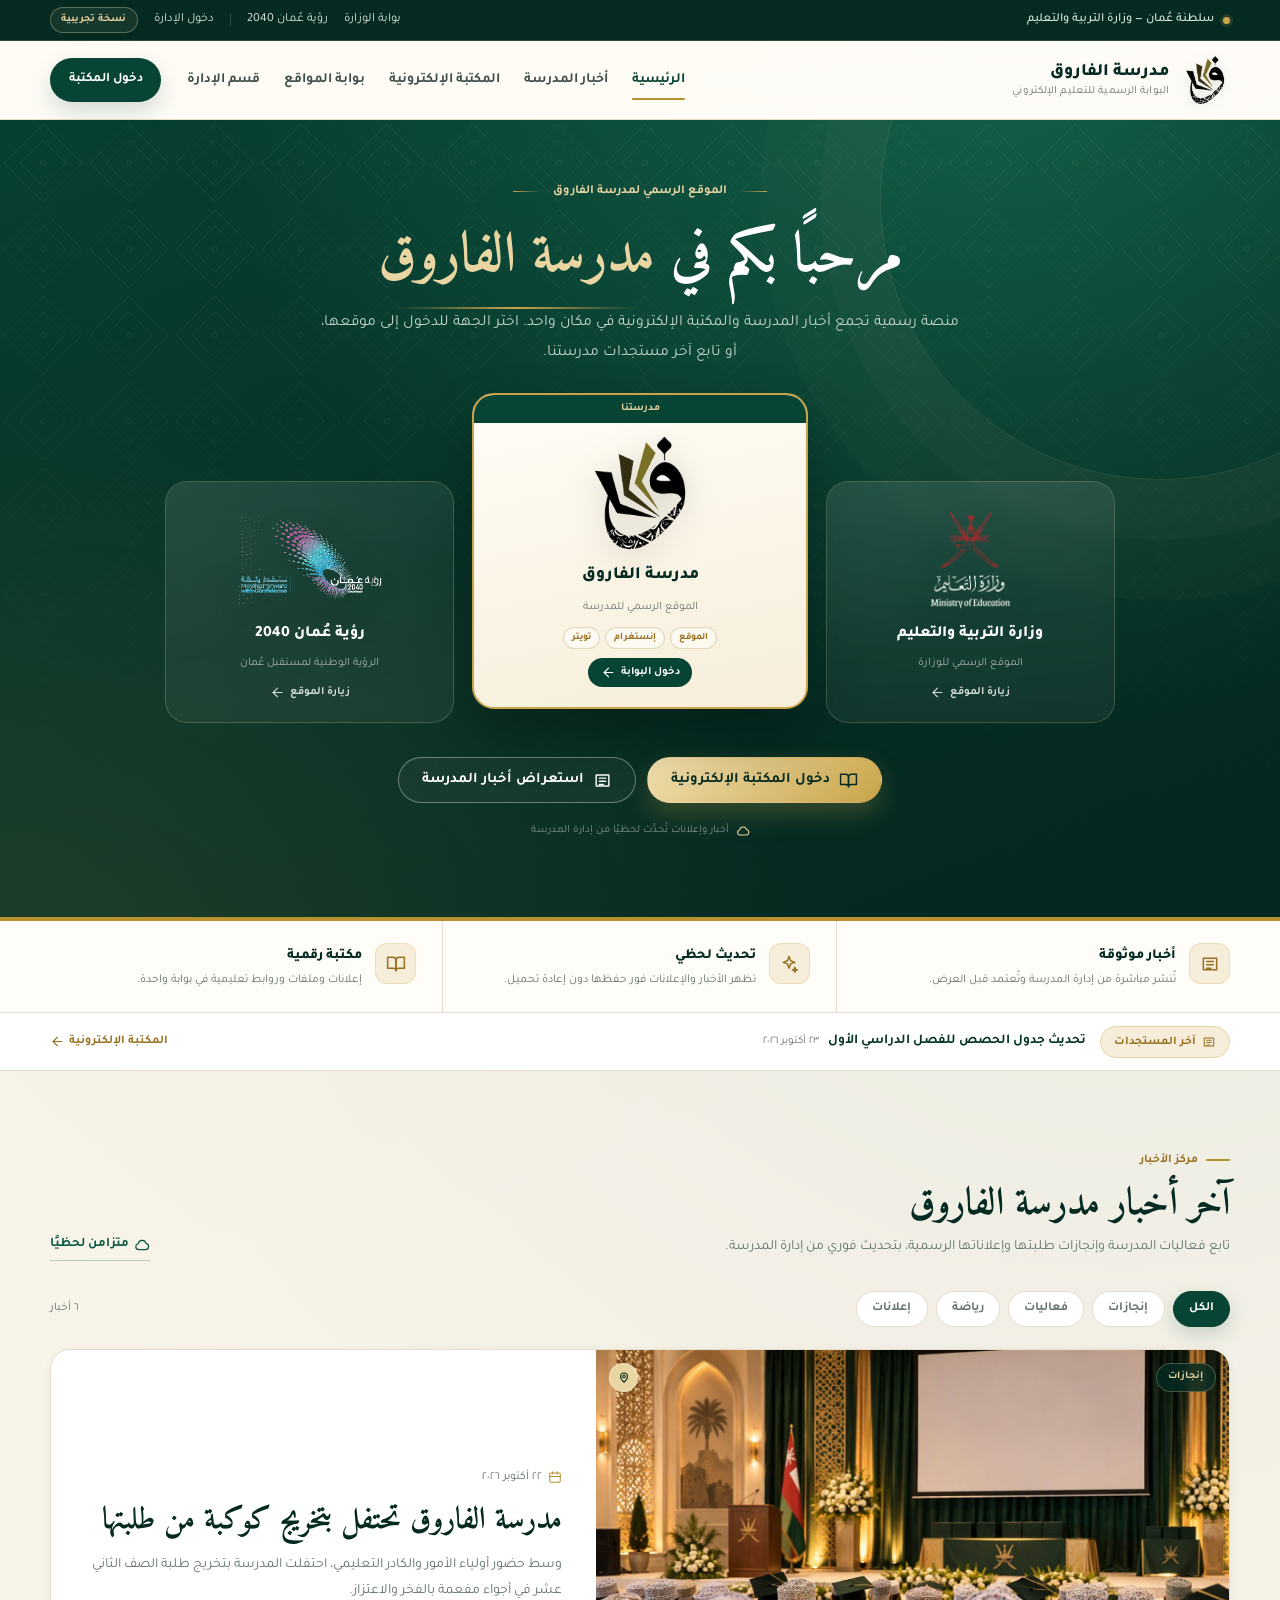
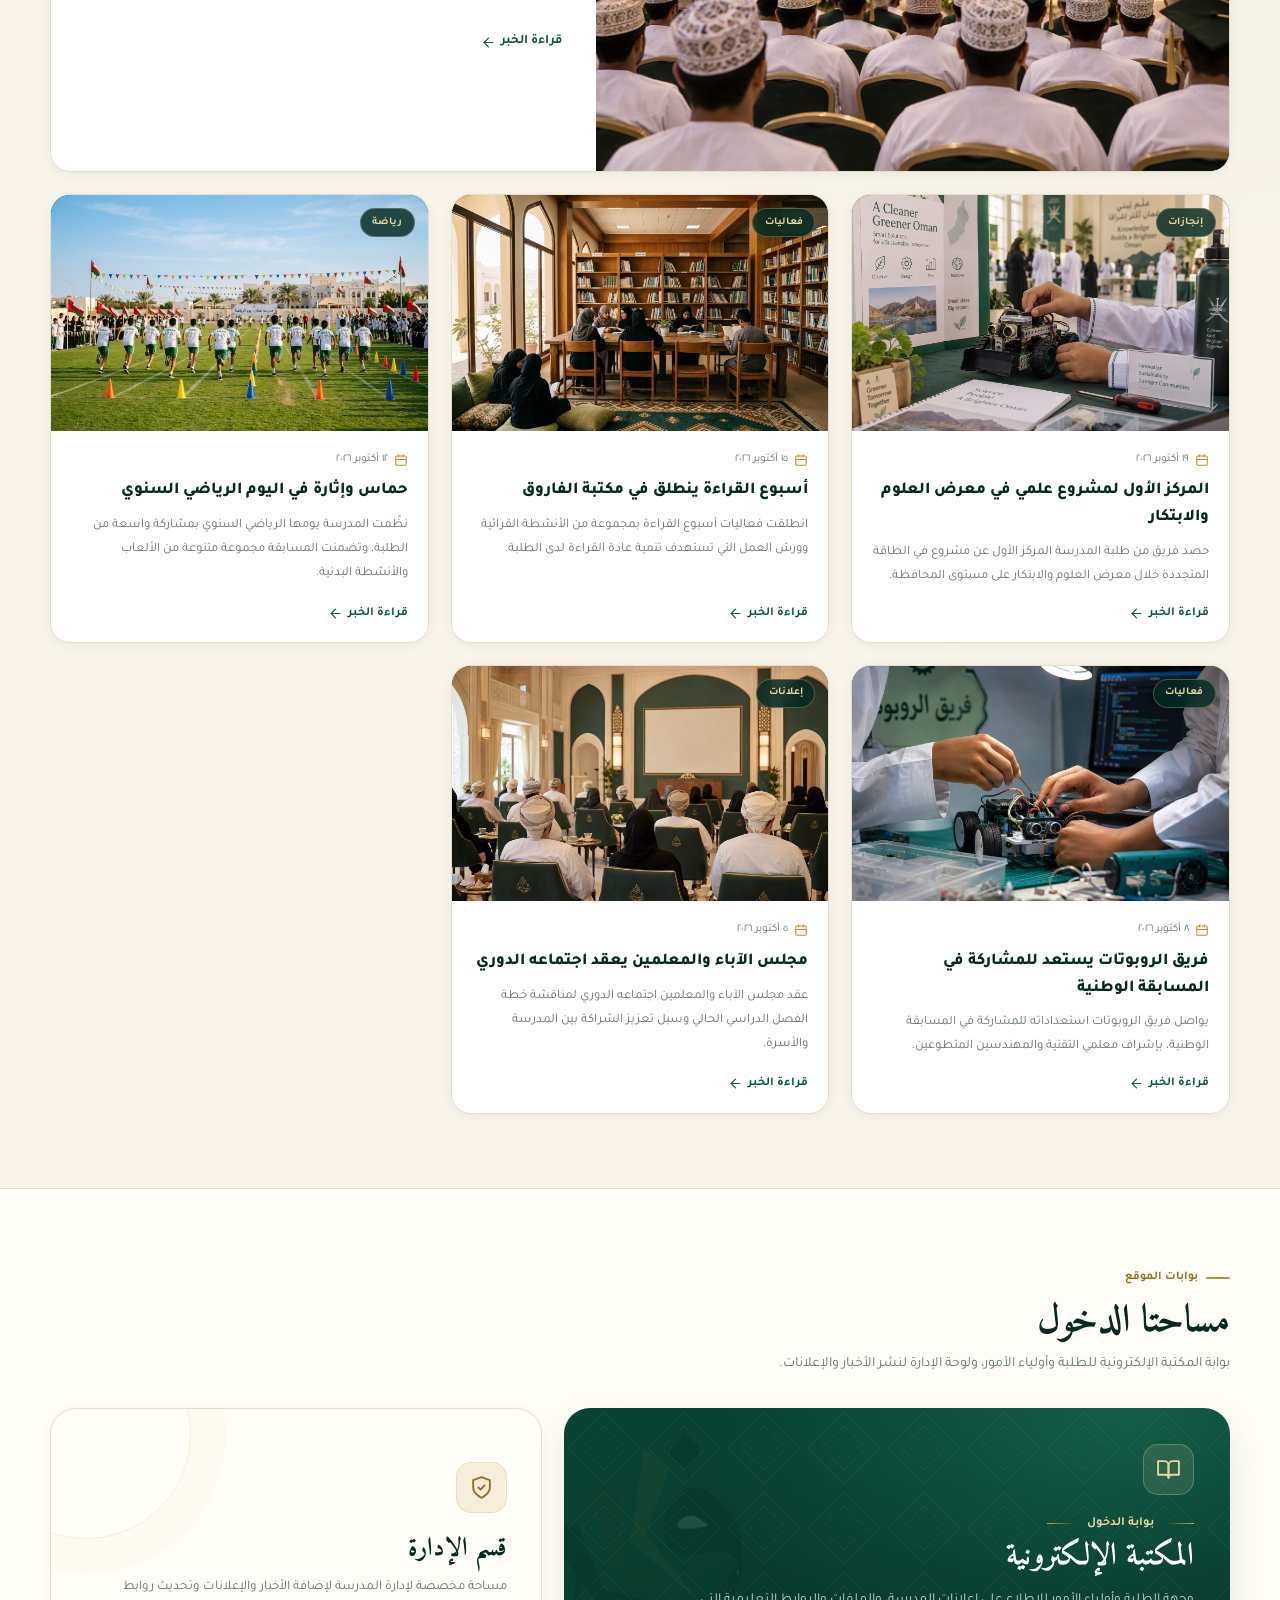
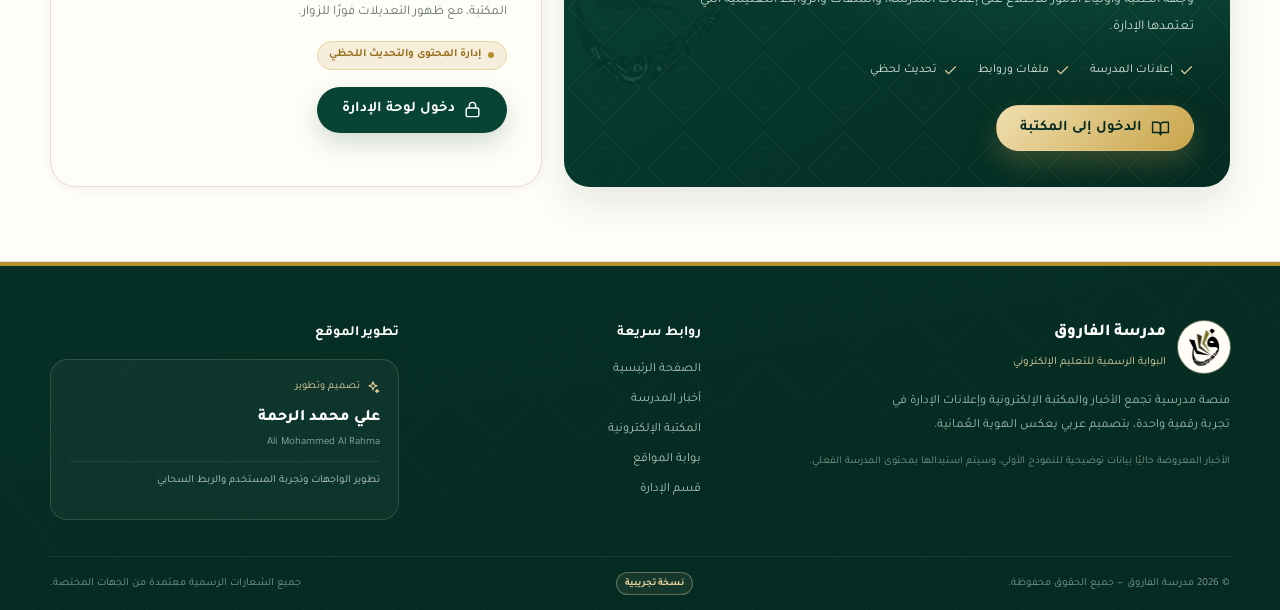
==== index.html @ c7f1d8ee "Initial commit: Al-Farooq School website" ====
<!DOCTYPE html>
<html lang="ar" dir="rtl">
<head>
  <meta charset="UTF-8">
  <meta name="viewport" content="width=device-width, initial-scale=1.0">
  <meta name="description" content="الموقع الرسمي لمدرسة الفاروق — أخبار المدرسة، المكتبة الإلكترونية، وإعلانات الإدارة في منصة واحدة.">
  <meta name="theme-color" content="#052f25">
  <title>مدرسة الفاروق | البوابة الرسمية</title>
  <link rel="icon" type="image/png" href="assets/logos/favicon.png">
  <link rel="stylesheet" href="css/style.css">
</head>
<body>
  <a class="skip-link" href="#mainContent">انتقل إلى المحتوى الرئيسي</a>

  <div class="topbar">
    <div class="container topbar__inner">
      <div class="topbar__state">
        <span>سلطنة عُمان <span aria-hidden="true">—</span> وزارة التربية والتعليم</span>
      </div>
      <div class="topbar__links">
        <a class="topbar__optional" href="https://www.moe.gov.om/" target="_blank" rel="noopener" data-link="ministry">بوابة الوزارة</a>
        <a class="topbar__optional" href="https://www.vision2040.gov.om/" target="_blank" rel="noopener" data-link="vision">رؤية عُمان 2040</a>
        <span class="topbar__sep" aria-hidden="true"></span>
        <a href="admin.html">دخول الإدارة</a>
        <span class="mode-pill" data-mode-pill>نسخة تجريبية</span>
      </div>
    </div>
  </div>

  <header class="site-header">
    <div class="container header__inner">
      <a class="brand" href="index.html" aria-label="مدرسة الفاروق - الصفحة الرئيسية">
        <img class="brand__logo" src="assets/logos/farooq-logo.png" alt="شعار مدرسة الفاروق" width="50" height="50">
        <span class="brand__text">
          <strong>مدرسة الفاروق</strong>
          <small>البوابة الرسمية للتعليم الإلكتروني</small>
        </span>
      </a>

      <nav class="site-nav" id="siteNav" aria-label="التنقل الرئيسي">
        <a href="index.html" class="is-active" aria-current="page">الرئيسية</a>
        <a href="#news">أخبار المدرسة</a>
        <a href="library.html">المكتبة الإلكترونية</a>
        <button type="button" class="js-open-gateway">بوابة المواقع</button>
        <a href="admin.html">قسم الإدارة</a>
      </nav>

      <a class="btn btn--green header__cta" href="library.html">
        دخول المكتبة
      </a>

      <button class="nav-toggle" type="button" aria-expanded="false" aria-controls="siteNav" aria-label="فتح قائمة التنقل">
        <svg class="icon" aria-hidden="true"><use href="#i-menu"></use></svg>
      </button>
    </div>
  </header>

  <main id="mainContent">
    <section class="masthead" aria-labelledby="heroTitle">
      <div class="container masthead__inner">
        <span class="eyebrow">الموقع الرسمي لمدرسة الفاروق</span>
        <h1 id="heroTitle">مرحبًا بكم في <span class="accent">مدرسة الفاروق</span></h1>
        <p class="masthead__lead">
          منصة رسمية تجمع أخبار المدرسة والمكتبة الإلكترونية في مكان واحد.
          اختر الجهة للدخول إلى موقعها، أو تابع آخر مستجدات مدرستنا.
        </p>

        <div class="emblems" aria-label="بوابة الجهات والمواقع الرسمية">
          <button class="emblem js-open-gateway" type="button" data-entity="ministry" aria-label="الدخول إلى بوابة وزارة التربية والتعليم">
            <span class="emblem__logo">
              <img src="assets/logos/ministry-logo.png" alt="شعار وزارة التربية والتعليم" width="84" height="104">
            </span>
            <span class="emblem__name">وزارة التربية والتعليم</span>
            <span class="emblem__sub">الموقع الرسمي للوزارة</span>
            <span class="emblem__cta">زيارة الموقع <svg class="icon" aria-hidden="true"><use href="#i-arrow-left"></use></svg></span>
          </button>

          <button class="emblem emblem--school js-open-gateway" type="button" data-entity="school" aria-label="الدخول إلى بوابة مدرسة الفاروق">
            <span class="emblem__logo">
              <img src="assets/logos/farooq-logo.png" alt="شعار مدرسة الفاروق" width="118" height="118">
            </span>
            <span class="emblem__name">مدرسة الفاروق</span>
            <span class="emblem__sub">الموقع الرسمي للمدرسة</span>
            <span class="emblem__chips">
              <span class="emblem__chip">الموقع</span>
              <span class="emblem__chip">إنستغرام</span>
              <span class="emblem__chip">تويتر</span>
            </span>
            <span class="emblem__cta">دخول البوابة <svg class="icon" aria-hidden="true"><use href="#i-arrow-left"></use></svg></span>
          </button>

          <button class="emblem emblem--vision js-open-gateway" type="button" data-entity="vision" aria-label="الدخول إلى بوابة رؤية عُمان 2040">
            <span class="emblem__logo">
              <img src="assets/logos/oman-vision-2040.png" alt="شعار رؤية عُمان 2040" width="164" height="92">
            </span>
            <span class="emblem__name">رؤية عُمان 2040</span>
            <span class="emblem__sub">الرؤية الوطنية لمستقبل عُمان</span>
            <span class="emblem__cta">زيارة الموقع <svg class="icon" aria-hidden="true"><use href="#i-arrow-left"></use></svg></span>
          </button>
        </div>

        <div class="masthead__actions">
          <a class="btn btn--gold" href="library.html">
            <svg class="icon" aria-hidden="true"><use href="#i-book-open"></use></svg>
            دخول المكتبة الإلكترونية
          </a>
          <a class="btn btn--outline" href="#news">
            <svg class="icon" aria-hidden="true"><use href="#i-news"></use></svg>
            استعراض أخبار المدرسة
          </a>
        </div>

        <p class="masthead__micro">
          <svg class="icon" aria-hidden="true"><use href="#i-cloud"></use></svg>
          أخبار وإعلانات تُحدَّث لحظيًا من إدارة المدرسة
        </p>
      </div>
    </section>

    <section class="info-band" aria-label="مزايا المنصة">
      <div class="container info-band__grid">
        <div class="info-item">
          <span class="info-item__icon"><svg class="icon" aria-hidden="true"><use href="#i-news"></use></svg></span>
          <div>
            <h3>أخبار موثوقة</h3>
            <p>تُنشر مباشرة من إدارة المدرسة وتُعتمد قبل العرض.</p>
          </div>
        </div>
        <div class="info-item">
          <span class="info-item__icon"><svg class="icon" aria-hidden="true"><use href="#i-sparkle"></use></svg></span>
          <div>
            <h3>تحديث لحظي</h3>
            <p>تظهر الأخبار والإعلانات فور حفظها دون إعادة تحميل.</p>
          </div>
        </div>
        <div class="info-item">
          <span class="info-item__icon"><svg class="icon" aria-hidden="true"><use href="#i-book-open"></use></svg></span>
          <div>
            <h3>مكتبة رقمية</h3>
            <p>إعلانات وملفات وروابط تعليمية في بوابة واحدة.</p>
          </div>
        </div>
      </div>
    </section>

    <div class="ticker" id="newsTicker">
      <div class="container ticker__inner">
        <span class="ticker__label">
          <svg class="icon" aria-hidden="true"><use href="#i-news"></use></svg>
          <span>آخر المستجدات</span>
        </span>
        <div class="ticker__content" id="tickerContent">
          <span>جارٍ تحميل مستجدات المكتبة…</span>
        </div>
        <a class="ticker__link" href="library.html">
          <span>المكتبة الإلكترونية</span>
          <svg class="icon" aria-hidden="true"><use href="#i-arrow-left"></use></svg>
        </a>
      </div>
    </div>

    <section class="section" id="news" aria-labelledby="newsTitle">
      <div class="container">
        <div class="section__head reveal">
          <div>
            <span class="section__kicker">مركز الأخبار</span>
            <h2 id="newsTitle">آخر أخبار مدرسة الفاروق</h2>
            <p class="section__desc">تابع فعاليات المدرسة وإنجازات طلبتها وإعلاناتها الرسمية، بتحديث فوري من إدارة المدرسة.</p>
          </div>
          <span class="section__link">
            <svg class="icon" aria-hidden="true"><use href="#i-cloud"></use></svg>
            متزامن لحظيًا
          </span>
        </div>

        <div class="data-alert" id="newsAlert" role="alert">
          <svg class="icon" aria-hidden="true"><use href="#i-alert"></use></svg>
          <span id="newsAlertText">تعذر الاتصال بالسحابة.</span>
        </div>

        <div class="news-toolbar">
          <div class="chips" id="newsFilters" aria-label="تصفية الأخبار حسب التصنيف"></div>
          <span class="news-count" id="newsCount"></span>
        </div>

        <div class="news-grid" id="newsGrid" aria-live="polite">
          <div class="state-card">
            <span class="spinner" aria-hidden="true"></span>
            <h3>جارٍ تحميل الأخبار</h3>
            <p>يتم الآن جلب آخر الأخبار من بوابة المدرسة.</p>
          </div>
        </div>
      </div>
    </section>

    <section class="section section--paper gateways-section" id="portals" aria-labelledby="portalTitle">
      <div class="container">
        <div class="section__head reveal">
          <div>
            <span class="section__kicker">بوابات الموقع</span>
            <h2 id="portalTitle">مساحتا الدخول</h2>
            <p class="section__desc">بوابة المكتبة الإلكترونية للطلبة وأولياء الأمور، ولوحة الإدارة لنشر الأخبار والإعلانات.</p>
          </div>
        </div>

        <div class="gateway-grid">
          <article class="portal-card reveal">
            <img class="portal-card__watermark" src="assets/logos/farooq-logo.png" alt="" aria-hidden="true">
            <div class="portal-card__inner">
              <span class="portal-card__icon"><svg class="icon" aria-hidden="true"><use href="#i-book-open"></use></svg></span>
              <span class="eyebrow">بوابة الدخول</span>
              <h3>المكتبة الإلكترونية</h3>
              <p>وجهة الطلبة وأولياء الأمور للاطلاع على إعلانات المدرسة، والملفات والروابط التعليمية التي تعتمدها الإدارة.</p>
              <ul>
                <li><svg class="icon" aria-hidden="true"><use href="#i-check"></use></svg> إعلانات المدرسة</li>
                <li><svg class="icon" aria-hidden="true"><use href="#i-check"></use></svg> ملفات وروابط</li>
                <li><svg class="icon" aria-hidden="true"><use href="#i-check"></use></svg> تحديث لحظي</li>
              </ul>
              <a class="btn btn--gold" href="library.html">
                <svg class="icon" aria-hidden="true"><use href="#i-book-open"></use></svg>
                الدخول إلى المكتبة
              </a>
            </div>
          </article>

          <article class="admin-card reveal">
            <span class="admin-card__icon"><svg class="icon" aria-hidden="true"><use href="#i-shield"></use></svg></span>
            <h3>قسم الإدارة</h3>
            <p>مساحة مخصصة لإدارة المدرسة لإضافة الأخبار والإعلانات وتحديث روابط المكتبة، مع ظهور التعديلات فورًا للزوار.</p>
            <span class="admin-card__status">
              <span class="sync-dot" aria-hidden="true"></span>
              إدارة المحتوى والتحديث اللحظي
            </span>
            <a class="btn btn--green" href="admin.html">
              <svg class="icon" aria-hidden="true"><use href="#i-lock"></use></svg>
              دخول لوحة الإدارة
            </a>
          </article>
        </div>
      </div>
    </section>
  </main>

  <footer class="site-footer">
    <div class="container">
      <div class="footer__grid">
        <div class="footer__col">
          <div class="footer__brand">
            <img src="assets/logos/farooq-logo.png" alt="شعار مدرسة الفاروق" width="52" height="52">
            <div>
              <strong>مدرسة الفاروق</strong>
              <small>البوابة الرسمية للتعليم الإلكتروني</small>
            </div>
          </div>
          <p class="footer__about">
            منصة مدرسية تجمع الأخبار والمكتبة الإلكترونية وإعلانات الإدارة في تجربة رقمية واحدة،
            بتصميم عربي يعكس الهوية العُمانية.
          </p>
          <p class="footer__note">الأخبار المعروضة حاليًا بيانات توضيحية للنموذج الأولي، وسيتم استبدالها بمحتوى المدرسة الفعلي.</p>
        </div>

        <div class="footer__col">
          <h4 class="footer__heading">روابط سريعة</h4>
          <div class="footer__links">
            <a href="index.html">الصفحة الرئيسية</a>
            <a href="#news">أخبار المدرسة</a>
            <a href="library.html">المكتبة الإلكترونية</a>
            <button type="button" class="js-open-gateway">بوابة المواقع</button>
            <a href="admin.html">قسم الإدارة</a>
          </div>
        </div>

        <div class="footer__col footer__col--developer">
          <h4 class="footer__heading">تطوير الموقع</h4>
          <div class="developer-card">
            <span class="developer-card__label">
              <svg class="icon" aria-hidden="true"><use href="#i-sparkle"></use></svg>
              تصميم وتطوير
            </span>
            <p class="developer-card__name">علي محمد الرحمة</p>
            <p class="developer-card__en">Ali Mohammed Al Rahma</p>
            <p class="developer-card__role">تطوير الواجهات وتجربة المستخدم والربط السحابي</p>
          </div>
        </div>
      </div>

      <div class="footer__bottom">
        <span>© <span data-year>2026</span> مدرسة الفاروق — جميع الحقوق محفوظة.</span>
        <span class="mode-pill" data-mode-pill>نسخة تجريبية</span>
        <span>جميع الشعارات الرسمية معتمدة من الجهات المختصة.</span>
      </div>
    </div>
  </footer>

  <dialog id="gatewayDialog" aria-labelledby="gatewayTitle">
    <div class="modal">
      <div class="modal__head">
        <div class="modal__head-copy">
          <span class="modal__eyebrow">
            <svg class="icon" aria-hidden="true"><use href="#i-globe"></use></svg>
            بوابة المواقع الرسمية
          </span>
          <h2 class="modal__title" id="gatewayTitle">اختر الوجهة التي ترغب في الدخول إليها</h2>
          <p class="modal__sub">بوابة موحدة للوصول إلى مواقع الجهات الرسمية والحسابات المعتمدة لمدرسة الفاروق.</p>
        </div>
        <button class="modal__close" type="button" data-close-dialog aria-label="إغلاق بوابة المواقع">
          <svg class="icon" aria-hidden="true"><use href="#i-close"></use></svg>
        </button>
      </div>

      <div class="modal__body">
        <div class="gateway-modal-grid">
          <article class="gateway-entity gateway-entity--school" data-gateway-entity="school">
            <div class="gateway-entity__logo-wrap">
              <img class="gateway-entity__logo gateway-entity__logo--school" src="assets/logos/farooq-logo.png" alt="شعار مدرسة الفاروق">
            </div>
            <div>
              <div class="gateway-school-head">
                <h3>مدرسة الفاروق</h3>
                <p>ثلاث وجهات رسمية للتواصل ومتابعة أخبار المدرسة.</p>
              </div>
              <div class="gateway-links">
                <a class="gateway-link" href="https://alfarooqom.com/" target="_blank" rel="noopener" data-link="school">
                  <svg class="icon" aria-hidden="true"><use href="#i-globe"></use></svg>
                  <strong>الموقع الإلكتروني</strong>
                  <small>الصفحة الرسمية والبوابة التعليمية</small>
                  <span class="gateway-link__go"><svg class="icon" aria-hidden="true"><use href="#i-external"></use></svg></span>
                </a>
                <a class="gateway-link" data-social="instagram" aria-label="حساب المدرسة على إنستغرام">
                  <svg class="icon" aria-hidden="true"><use href="#i-instagram"></use></svg>
                  <strong>إنستغرام</strong>
                  <small data-social-note="instagram">الحساب الرسمي للمدرسة</small>
                  <span class="gateway-link__go"><svg class="icon" aria-hidden="true"><use href="#i-external"></use></svg></span>
                </a>
                <a class="gateway-link" data-social="twitter" aria-label="حساب المدرسة على تويتر">
                  <svg class="icon" aria-hidden="true"><use href="#i-x"></use></svg>
                  <strong>تويتر (X)</strong>
                  <small data-social-note="twitter">الحساب الرسمي للمدرسة</small>
                  <span class="gateway-link__go"><svg class="icon" aria-hidden="true"><use href="#i-external"></use></svg></span>
                </a>
              </div>
            </div>
          </article>

          <article class="gateway-entity" data-gateway-entity="ministry">
            <div class="gateway-entity__head">
              <img src="assets/logos/ministry-mark.png" alt="شعار وزارة التربية والتعليم">
              <div>
                <h3>وزارة التربية والتعليم</h3>
                <p>الموقع الرسمي للوزارة</p>
              </div>
            </div>
            <a class="gateway-entity__cta" data-link="ministry" href="https://www.moe.gov.om/" target="_blank" rel="noopener">
              زيارة بوابة الوزارة
              <svg class="icon" aria-hidden="true"><use href="#i-external"></use></svg>
            </a>
          </article>

          <article class="gateway-entity" data-gateway-entity="vision">
            <div class="gateway-entity__head">
              <img src="assets/logos/oman-vision-2040.png" alt="شعار رؤية عُمان 2040">
              <div>
                <h3>رؤية عُمان 2040</h3>
                <p>الرؤية الوطنية لمستقبل عُمان</p>
              </div>
            </div>
            <a class="gateway-entity__cta" data-link="vision" href="https://www.vision2040.gov.om/" target="_blank" rel="noopener">
              زيارة موقع الرؤية
              <svg class="icon" aria-hidden="true"><use href="#i-external"></use></svg>
            </a>
          </article>
        </div>

        <p class="gateway-footnote">
          <svg class="icon" aria-hidden="true"><use href="#i-alert"></use></svg>
          <span>تُفعَّل روابط الحسابات الاجتماعية بعد اعتمادها رسميًا من إدارة المدرسة. تُدار روابط البوابة من إعدادات لوحة الإدارة.</span>
        </p>
      </div>
    </div>
  </dialog>

  <dialog id="newsDialog" aria-labelledby="newsDialogTitle">
    <div class="modal">
      <div class="modal__head">
        <div class="modal__head-copy">
          <span class="modal__eyebrow">
            <svg class="icon" aria-hidden="true"><use href="#i-news"></use></svg>
            خبر من مدرسة الفاروق
          </span>
          <h2 class="modal__title" id="newsDialogTitle">تفاصيل الخبر</h2>
        </div>
        <button class="modal__close" type="button" data-close-dialog aria-label="إغلاق الخبر">
          <svg class="icon" aria-hidden="true"><use href="#i-close"></use></svg>
        </button>
      </div>
      <div class="modal__body modal__body--flush">
        <div class="article-hero" id="newsDialogHero">
          <img id="newsDialogImage" src="" alt="">
          <img class="article-hero__fallback" src="assets/logos/farooq-logo.png" alt="" aria-hidden="true">
        </div>
        <div class="article-body">
          <div class="article-meta" id="newsDialogMeta"></div>
          <div id="newsDialogContent"></div>
          <div class="article-tags" id="newsDialogTags"></div>
        </div>
      </div>
    </div>
  </dialog>

  <script src="https://www.gstatic.com/firebasejs/10.12.2/firebase-app-compat.js" defer></script>
  <script src="https://www.gstatic.com/firebasejs/10.12.2/firebase-firestore-compat.js" defer></script>
  <script src="js/config.js" defer></script>
  <script src="js/icons.js" defer></script>
  <script src="js/store.js" defer></script>
  <script src="js/utils.js" defer></script>
  <script src="js/home.js" defer></script>
</body>
</html>
---- css/style.css ----
@import url("https://fonts.googleapis.com/css2?family=Tajawal:wght@400;500;700;800;900&family=Amiri:wght@400;700&display=swap");

:root {
  --green-950: #042a21;
  --green-900: #063528;
  --green-800: #084434;
  --green-700: #0b5741;
  --green-600: #0f6b50;
  --gold-700: #96701f;
  --gold-600: #b8912f;
  --gold-500: #c9a44a;
  --gold-400: #d9b96b;
  --gold-300: #e8d5a1;
  --gold-100: #f6eddb;
  --cream: #f8f4ea;
  --paper: #fffdf8;
  --sand: #eee5d4;
  --ink: #14281f;
  --muted: #65756d;
  --line: #e6ddce;
  --danger: #9e3a2f;
  --white: #ffffff;
  --shadow-sm: 0 2px 10px rgba(6, 53, 40, 0.06);
  --shadow-md: 0 16px 38px rgba(6, 53, 40, 0.1);
  --shadow-lg: 0 30px 70px rgba(4, 42, 33, 0.25);
  --radius: 22px;
  --radius-sm: 14px;
  --container: 1180px;
  --font-body: "Tajawal", "Segoe UI", "Sakkal Majalla", Tahoma, Arial, sans-serif;
  --font-display: "Amiri", "Sakkal Majalla", "Traditional Arabic", Georgia, serif;
}

*,
*::before,
*::after {
  box-sizing: border-box;
}

html {
  scroll-behavior: smooth;
  scroll-padding-top: 90px;
}

body {
  margin: 0;
  color: var(--ink);
  background-color: var(--cream);
  background-image:
    radial-gradient(circle at 12% 0%, rgba(201, 164, 74, 0.08), transparent 32%),
    radial-gradient(circle at 88% 16%, rgba(11, 87, 65, 0.06), transparent 38%);
  font-family: var(--font-body);
  font-size: 16px;
  line-height: 1.75;
  direction: rtl;
  -webkit-font-smoothing: antialiased;
  text-rendering: optimizeLegibility;
}

body.admin-body {
  background-image: none;
  background-color: #f4f0e6;
}

img {
  display: block;
  max-width: 100%;
}

a {
  color: inherit;
  text-decoration: none;
}

button,
input,
select,
textarea {
  font: inherit;
}

button {
  cursor: pointer;
}

h1,
h2,
h3,
h4,
p {
  margin-top: 0;
}

::selection {
  color: var(--green-950);
  background: var(--gold-300);
}

:focus-visible {
  outline: 2px solid var(--gold-600);
  outline-offset: 3px;
}

.container {
  width: min(calc(100% - 44px), var(--container));
  margin-inline: auto;
}

.container--narrow {
  width: min(calc(100% - 44px), 920px);
  margin-inline: auto;
}

.icon {
  width: 1.15em;
  height: 1.15em;
  flex: none;
  fill: none;
  stroke: currentColor;
  stroke-width: 1.8;
  stroke-linecap: round;
  stroke-linejoin: round;
  vertical-align: -0.16em;
}

.skip-link {
  position: fixed;
  top: 10px;
  inset-inline-start: 10px;
  z-index: 2000;
  padding: 0.6rem 1rem;
  border-radius: 8px;
  background: var(--gold-300);
  color: var(--green-950);
  font-weight: 700;
  transform: translateY(-160%);
  transition: transform 0.2s ease;
}

.skip-link:focus {
  transform: translateY(0);
}

/* Buttons */
.btn {
  display: inline-flex;
  align-items: center;
  justify-content: center;
  gap: 0.55rem;
  min-height: 46px;
  padding: 0.72rem 1.45rem;
  border: 1px solid transparent;
  border-radius: 999px;
  font-size: 0.92rem;
  font-weight: 700;
  line-height: 1.4;
  text-decoration: none;
  transition: transform 0.2s ease, box-shadow 0.2s ease, background 0.2s ease, border-color 0.2s ease, color 0.2s ease;
  cursor: pointer;
}

.btn .icon {
  width: 19px;
  height: 19px;
  transition: transform 0.2s ease;
}

.btn:hover .icon {
  transform: translateX(-3px);
}

.btn--gold {
  color: var(--green-950);
  background: linear-gradient(135deg, #f0dfaf, var(--gold-500));
  box-shadow: 0 12px 26px rgba(201, 164, 74, 0.25);
}

.btn--gold:hover {
  transform: translateY(-2px);
  box-shadow: 0 16px 32px rgba(201, 164, 74, 0.32);
}

.btn--green {
  color: var(--white);
  background: var(--green-800);
  box-shadow: 0 10px 24px rgba(8, 68, 52, 0.18);
}

.btn--green:hover {
  background: var(--green-700);
  transform: translateY(-2px);
}

.btn--light {
  color: var(--green-900);
  background: var(--white);
}

.btn--light:hover {
  background: var(--gold-100);
  transform: translateY(-2px);
}

.btn--outline {
  color: var(--white);
  border-color: rgba(255, 255, 255, 0.36);
  background: rgba(255, 255, 255, 0.04);
}

.btn--outline:hover {
  border-color: var(--gold-300);
  color: var(--gold-300);
  background: rgba(255, 255, 255, 0.08);
}

.btn--ghost {
  color: var(--green-900);
  border-color: var(--line);
  background: var(--white);
}

.btn--ghost:hover {
  border-color: var(--gold-500);
  background: var(--gold-100);
}

.btn--danger {
  color: var(--white);
  background: var(--danger);
}

.btn--danger:hover {
  background: #832d24;
}

.btn--sm {
  min-height: 38px;
  padding: 0.45rem 0.95rem;
  font-size: 0.8rem;
}

.btn--block {
  width: 100%;
}

.btn[disabled],
.btn.is-disabled {
  opacity: 0.5;
  pointer-events: none;
  box-shadow: none;
}

/* Top government bar */
.topbar {
  color: #d8e6df;
  background: var(--green-950);
  border-bottom: 1px solid rgba(232, 213, 161, 0.18);
  font-size: 0.78rem;
}

.topbar__inner {
  display: flex;
  align-items: center;
  justify-content: space-between;
  gap: 20px;
  min-height: 40px;
}

.topbar__state {
  display: flex;
  align-items: center;
  gap: 9px;
  font-weight: 500;
  white-space: nowrap;
}

.topbar__state::before {
  content: "";
  width: 7px;
  height: 7px;
  border-radius: 50%;
  background: var(--gold-500);
  box-shadow: 0 0 0 3px rgba(201, 164, 74, 0.16);
}

.topbar__links {
  display: flex;
  align-items: center;
  gap: 16px;
}

.topbar__links a {
  transition: color 0.2s ease;
}

.topbar__links a:hover {
  color: var(--gold-300);
}

.topbar__sep {
  width: 1px;
  height: 13px;
  background: rgba(255, 255, 255, 0.16);
}

.mode-pill {
  display: inline-flex;
  align-items: center;
  padding: 0.16rem 0.65rem;
  border: 1px solid rgba(232, 213, 161, 0.35);
  border-radius: 999px;
  color: var(--gold-300);
  background: rgba(232, 213, 161, 0.08);
  font-size: 0.66rem;
  font-weight: 700;
  white-space: nowrap;
}

.mode-pill.is-cloud {
  color: #b7e8cf;
  border-color: rgba(150, 230, 190, 0.4);
  background: rgba(90, 190, 140, 0.1);
}

/* Header */
.site-header {
  position: sticky;
  top: 0;
  z-index: 80;
  background: rgba(255, 253, 248, 0.94);
  border-bottom: 1px solid var(--line);
  -webkit-backdrop-filter: blur(14px);
  backdrop-filter: blur(14px);
  transition: box-shadow 0.25s ease;
}

.site-header.is-scrolled {
  box-shadow: 0 8px 30px rgba(6, 53, 40, 0.08);
}

.header__inner {
  position: relative;
  display: flex;
  align-items: center;
  gap: 26px;
  min-height: 78px;
}

.brand {
  display: flex;
  align-items: center;
  gap: 11px;
  flex-shrink: 0;
}

.brand__logo {
  width: 50px;
  height: 50px;
  object-fit: contain;
  filter: drop-shadow(0 3px 8px rgba(6, 53, 40, 0.14));
}

.brand__text {
  display: flex;
  flex-direction: column;
  line-height: 1.35;
}

.brand__text strong {
  color: var(--green-950);
  font-size: 1.1rem;
  font-weight: 800;
}

.brand__text small {
  color: var(--muted);
  font-size: 0.7rem;
  letter-spacing: 0.01em;
}

.site-nav {
  display: flex;
  align-items: center;
  gap: 24px;
  margin-inline-start: auto;
}

.site-nav > a,
.site-nav > button {
  position: relative;
  padding: 0.35rem 0;
  border: 0;
  background: none;
  color: #3f5149;
  font-size: 0.88rem;
  font-weight: 600;
  transition: color 0.2s ease;
  white-space: nowrap;
}

.site-nav > a::after,
.site-nav > button::after {
  content: "";
  position: absolute;
  bottom: -2px;
  inset-inline: 0;
  height: 2px;
  border-radius: 2px;
  background: var(--gold-600);
  transform: scaleX(0);
  transform-origin: center;
  transition: transform 0.25s ease;
}

.site-nav > a:hover,
.site-nav > button:hover,
.site-nav > a.is-active {
  color: var(--green-800);
}

.site-nav > a:hover::after,
.site-nav > button:hover::after,
.site-nav > a.is-active::after {
  transform: scaleX(1);
}

.header__cta {
  flex-shrink: 0;
  min-height: 42px;
  padding-inline: 1.1rem;
  font-size: 0.82rem;
}

.nav-toggle {
  display: none;
  width: 44px;
  height: 44px;
  padding: 0;
  border: 1px solid var(--line);
  border-radius: 11px;
  background: var(--white);
  color: var(--green-900);
  place-items: center;
}

.nav-toggle .icon {
  width: 22px;
  height: 22px;
}

/* Masthead */
.masthead {
  position: relative;
  overflow: hidden;
  padding: 56px 0 66px;
  color: var(--white);
  background:
    radial-gradient(ellipse at 78% -10%, rgba(36, 139, 108, 0.48), transparent 56%),
    radial-gradient(ellipse at 0% 110%, rgba(201, 164, 74, 0.15), transparent 46%),
    linear-gradient(158deg, #074031 0%, #052f25 56%, #04271f 100%);
  border-bottom: 4px solid var(--gold-600);
}

.masthead::before {
  content: "";
  position: absolute;
  inset: 0;
  opacity: 0.55;
  background-image: url("data:image/svg+xml,%3Csvg xmlns='http://www.w3.org/2000/svg' width='86' height='86' viewBox='0 0 86 86'%3E%3Cg fill='none' stroke='%23e8d5a1' stroke-opacity='0.16'%3E%3Cpath d='M43 4 82 43 43 82 4 43Z'/%3E%3Cpath d='M43 20 66 43 43 66 20 43Z'/%3E%3Ccircle cx='43' cy='43' r='2.5'/%3E%3C/g%3E%3C/svg%3E");
  -webkit-mask-image: linear-gradient(180deg, #000 0%, rgba(0, 0, 0, 0.35) 68%, transparent 100%);
  mask-image: linear-gradient(180deg, #000 0%, rgba(0, 0, 0, 0.35) 68%, transparent 100%);
  pointer-events: none;
}

.masthead::after {
  content: "";
  position: absolute;
  top: -200px;
  inset-inline-start: -160px;
  width: 560px;
  height: 560px;
  border-radius: 50%;
  border: 1px solid rgba(232, 213, 161, 0.12);
  box-shadow: 0 0 0 60px rgba(232, 213, 161, 0.025), 0 0 0 120px rgba(232, 213, 161, 0.018);
  pointer-events: none;
}

.masthead__inner {
  position: relative;
  z-index: 1;
  text-align: center;
}

.eyebrow {
  display: inline-flex;
  align-items: center;
  gap: 0.75rem;
  color: var(--gold-300);
  font-size: 0.78rem;
  font-weight: 700;
}

.eyebrow::before,
.eyebrow::after {
  content: "";
  width: 28px;
  height: 1px;
  background: linear-gradient(90deg, transparent, var(--gold-500));
}

.eyebrow::after {
  background: linear-gradient(90deg, var(--gold-500), transparent);
}

.masthead h1 {
  max-width: 900px;
  margin: 16px auto 12px;
  color: var(--white);
  font-family: var(--font-display);
  font-size: clamp(2.15rem, 4.4vw, 3.5rem);
  font-weight: 700;
  line-height: 1.35;
}

.masthead h1 .accent {
  position: relative;
  color: var(--gold-300);
  white-space: nowrap;
}

.masthead h1 .accent::after {
  content: "";
  position: absolute;
  inset-inline: 6%;
  bottom: -2px;
  height: 2px;
  border-radius: 3px;
  background: linear-gradient(90deg, transparent, var(--gold-500), transparent);
}

.masthead__lead {
  max-width: 650px;
  margin: 0 auto;
  color: #c4d7ce;
  font-size: 0.98rem;
  line-height: 1.95;
}

.emblems {
  display: grid;
  grid-template-columns: 1fr 1.16fr 1fr;
  align-items: end;
  gap: 18px;
  max-width: 950px;
  margin: 38px auto 0;
}

.emblem {
  position: relative;
  display: flex;
  flex-direction: column;
  align-items: center;
  gap: 9px;
  min-width: 0;
  min-height: 218px;
  padding: 26px 18px 20px;
  border: 1px solid rgba(232, 213, 161, 0.22);
  border-radius: 22px;
  color: var(--white);
  background: rgba(255, 255, 255, 0.055);
  -webkit-backdrop-filter: blur(8px);
  backdrop-filter: blur(8px);
  text-align: center;
  overflow: hidden;
  transition: transform 0.3s ease, background 0.3s ease, border-color 0.3s ease;
}

.emblem::before {
  content: "";
  position: absolute;
  inset: 0;
  background: linear-gradient(160deg, rgba(255, 255, 255, 0.06), transparent 55%);
  pointer-events: none;
}

.emblem:hover {
  transform: translateY(-6px);
  background: rgba(255, 255, 255, 0.1);
  border-color: var(--gold-500);
}

.emblem__logo {
  display: grid;
  place-items: center;
  height: 104px;
  margin-bottom: 1px;
}

.emblem__logo img {
  width: auto;
  max-width: 100%;
  max-height: 102px;
  object-fit: contain;
  filter: drop-shadow(0 8px 16px rgba(0, 0, 0, 0.17));
}

.emblem--vision .emblem__logo img {
  max-height: 92px;
}

.emblem__name {
  color: inherit;
  font-size: 0.98rem;
  font-weight: 800;
  line-height: 1.55;
}

.emblem__sub {
  color: rgba(255, 255, 255, 0.6);
  font-size: 0.71rem;
  line-height: 1.6;
}

.emblem__chips {
  display: flex;
  flex-wrap: wrap;
  justify-content: center;
  gap: 5px;
  margin-top: 1px;
}

.emblem__chip {
  padding: 0.1rem 0.5rem;
  border: 1px solid rgba(232, 213, 161, 0.3);
  border-radius: 999px;
  color: var(--gold-300);
  font-size: 0.61rem;
  font-weight: 600;
}

.emblem__cta {
  display: inline-flex;
  align-items: center;
  gap: 5px;
  margin-top: auto;
  color: rgba(255, 255, 255, 0.8);
  font-size: 0.7rem;
  font-weight: 600;
}

.emblem__cta .icon {
  width: 15px;
  height: 15px;
  transition: transform 0.2s ease;
}

.emblem:hover .emblem__cta .icon {
  transform: translateX(-3px);
}

.emblem--school {
  order: 0;
  min-height: 252px;
  padding-top: 38px;
  color: var(--green-950);
  border: 2px solid var(--gold-500);
  background: linear-gradient(168deg, #fffdf6 0%, #f7eeda 100%);
  box-shadow: 0 26px 52px rgba(0, 0, 0, 0.27);
  transform: translateY(-14px);
}

.emblem--school::after {
  content: "مدرستنا";
  position: absolute;
  top: 0;
  inset-inline: 0;
  padding: 0.3rem;
  color: var(--gold-300);
  background: var(--green-800);
  font-size: 0.66rem;
  font-weight: 700;
}

.emblem--school:hover {
  background: linear-gradient(168deg, #fffef9 0%, #f8efdb 100%);
  transform: translateY(-20px);
}

.emblem--school .emblem__logo {
  height: 120px;
}

.emblem--school .emblem__logo img {
  max-height: 118px;
}

.emblem--school .emblem__name {
  color: var(--green-950);
  font-size: 1.08rem;
}

.emblem--school .emblem__sub {
  color: var(--muted);
}

.emblem--school .emblem__chip {
  color: var(--gold-700);
  border-color: rgba(150, 112, 31, 0.25);
  background: rgba(255, 255, 255, 0.55);
}

.emblem--school .emblem__cta {
  padding: 0.3rem 0.8rem;
  border-radius: 999px;
  color: var(--white);
  background: var(--green-800);
}

.masthead__actions {
  display: flex;
  flex-wrap: wrap;
  justify-content: center;
  gap: 11px;
  margin-top: 34px;
}

.masthead__micro {
  display: flex;
  align-items: center;
  justify-content: center;
  gap: 7px;
  margin-top: 18px;
  color: rgba(255, 255, 255, 0.48);
  font-size: 0.68rem;
}

.masthead__micro .icon {
  width: 14px;
  height: 14px;
  color: var(--gold-300);
}

/* Info band */
.info-band {
  background: var(--paper);
  border-bottom: 1px solid var(--line);
}

.info-band__grid {
  display: grid;
  grid-template-columns: repeat(3, 1fr);
}

.info-item {
  display: flex;
  align-items: flex-start;
  gap: 13px;
  min-width: 0;
  padding: 22px 26px;
  border-inline-start: 1px solid var(--line);
}

.info-item:first-child {
  border-inline-start: 0;
  padding-inline-start: 0;
}

.info-item:last-child {
  padding-inline-end: 0;
}

.info-item__icon {
  display: grid;
  place-items: center;
  width: 41px;
  height: 41px;
  flex: none;
  border-radius: 12px;
  color: var(--gold-700);
  background: var(--gold-100);
  border: 1px solid rgba(201, 164, 74, 0.22);
}

.info-item__icon .icon {
  width: 20px;
  height: 20px;
}

.info-item h3 {
  margin: 1px 0 1px;
  color: var(--green-950);
  font-size: 0.88rem;
  font-weight: 800;
}

.info-item p {
  margin: 0;
  color: var(--muted);
  font-size: 0.74rem;
  line-height: 1.75;
}

/* Ticker */
.ticker {
  background: var(--white);
  border-bottom: 1px solid var(--line);
}

.ticker__inner {
  display: flex;
  align-items: center;
  gap: 14px;
  min-height: 57px;
}

.ticker__label {
  display: inline-flex;
  align-items: center;
  gap: 6px;
  flex: none;
  padding: 0.28rem 0.8rem;
  border: 1px solid var(--gold-300);
  border-radius: 999px;
  color: var(--gold-700);
  background: var(--gold-100);
  font-size: 0.74rem;
  font-weight: 700;
}

.ticker__label .icon {
  width: 14px;
  height: 14px;
}

.ticker__content {
  display: flex;
  align-items: center;
  gap: 9px;
  flex: 1;
  min-width: 0;
  overflow: hidden;
  color: var(--green-900);
  font-size: 0.85rem;
  font-weight: 600;
  white-space: nowrap;
  text-overflow: ellipsis;
}

.ticker__content a {
  overflow: hidden;
  text-overflow: ellipsis;
}

.ticker__content a:hover {
  color: var(--gold-700);
}

.ticker__date {
  color: var(--muted);
  font-size: 0.7rem;
  font-weight: 400;
}

.ticker__link {
  display: inline-flex;
  align-items: center;
  gap: 4px;
  flex: none;
  color: var(--gold-700);
  font-size: 0.75rem;
  font-weight: 700;
}

.ticker__link .icon {
  width: 15px;
  height: 15px;
}

/* Sections */
.section {
  padding: 74px 0;
}

.section--paper {
  background: var(--paper);
  border-block: 1px solid var(--line);
}

.section__head {
  display: flex;
  align-items: flex-end;
  justify-content: space-between;
  gap: 24px;
  margin-bottom: 30px;
}

.section__kicker {
  display: inline-flex;
  align-items: center;
  gap: 8px;
  color: var(--gold-700);
  font-size: 0.74rem;
  font-weight: 700;
}

.section__kicker::before {
  content: "";
  width: 24px;
  height: 2px;
  border-radius: 2px;
  background: var(--gold-600);
}

.section h2 {
  margin: 0.32rem 0 0.22rem;
  color: var(--green-950);
  font-family: var(--font-display);
  font-size: clamp(1.85rem, 3vw, 2.55rem);
  font-weight: 700;
  line-height: 1.35;
}

.section__desc {
  max-width: 560px;
  margin: 0;
  color: var(--muted);
  font-size: 0.88rem;
  line-height: 1.9;
}

.section__link {
  display: inline-flex;
  align-items: center;
  gap: 5px;
  flex: none;
  padding-bottom: 3px;
  border-bottom: 1px solid rgba(11, 87, 65, 0.25);
  color: var(--green-700);
  font-size: 0.82rem;
  font-weight: 700;
  transition: color 0.2s ease, border-color 0.2s ease;
}

.section__link:hover {
  color: var(--gold-700);
  border-color: var(--gold-500);
}

.section__link .icon {
  width: 16px;
  height: 16px;
}

.reveal {
  opacity: 0;
  transform: translateY(18px);
  transition: opacity 0.6s ease, transform 0.6s ease;
}

.reveal.is-visible {
  opacity: 1;
  transform: translateY(0);
}

/* News */
.news-toolbar {
  display: flex;
  align-items: center;
  justify-content: space-between;
  gap: 16px;
  margin-bottom: 22px;
}

.chips {
  display: flex;
  flex-wrap: wrap;
  gap: 8px;
}

.chip {
  min-height: 36px;
  padding: 0.35rem 0.95rem;
  border: 1px solid var(--line);
  border-radius: 999px;
  color: var(--muted);
  background: var(--white);
  font-size: 0.78rem;
  font-weight: 600;
  transition: background 0.2s ease, border-color 0.2s ease, color 0.2s ease, box-shadow 0.2s ease;
}

.chip:hover {
  color: var(--green-900);
  border-color: var(--gold-400);
}

.chip.is-active {
  color: var(--white);
  border-color: var(--green-800);
  background: var(--green-800);
  box-shadow: 0 7px 18px rgba(8, 68, 52, 0.18);
}

.news-count {
  color: var(--muted);
  font-size: 0.74rem;
  white-space: nowrap;
}

.news-grid {
  display: grid;
  grid-template-columns: repeat(3, minmax(0, 1fr));
  gap: 22px;
}

.news-card {
  position: relative;
  display: flex;
  flex-direction: column;
  overflow: hidden;
  min-width: 0;
  background: var(--white);
  border: 1px solid var(--line);
  border-radius: 20px;
  box-shadow: var(--shadow-sm);
  transition: transform 0.3s ease, box-shadow 0.3s ease, border-color 0.3s ease;
  animation: cardIn 0.5s both;
  animation-delay: calc(var(--i, 0) * 55ms);
}

.news-card:hover {
  transform: translateY(-5px);
  border-color: var(--gold-300);
  box-shadow: var(--shadow-md);
}

.news-card__media {
  position: relative;
  display: grid;
  place-items: center;
  aspect-ratio: 16 / 10;
  overflow: hidden;
  background:
    radial-gradient(circle at 30% 20%, rgba(232, 213, 161, 0.15), transparent 45%),
    linear-gradient(135deg, var(--green-900), var(--green-700));
}

.news-card__fallback {
  position: absolute;
  inset: 0;
  display: grid;
  place-items: center;
  color: rgba(232, 213, 161, 0.55);
}

.news-card__fallback img {
  width: 78px;
  height: 78px;
  padding: 10px;
  border-radius: 50%;
  background: #fffdf6;
  box-shadow: 0 0 0 1px rgba(232, 213, 161, 0.4);
  opacity: 0.92;
}

.news-card__media img.news-card__image {
  position: relative;
  z-index: 1;
  width: 100%;
  height: 100%;
  object-fit: cover;
  transition: transform 0.65s ease;
}

.news-card:hover .news-card__image {
  transform: scale(1.045);
}

.news-card__media.is-missing .news-card__image {
  display: none;
}

.news-card__tag {
  position: absolute;
  z-index: 2;
  top: 13px;
  inset-inline-start: 13px;
  padding: 0.27rem 0.72rem;
  border: 1px solid rgba(232, 213, 161, 0.28);
  border-radius: 999px;
  color: var(--gold-300);
  background: rgba(4, 42, 33, 0.82);
  -webkit-backdrop-filter: blur(8px);
  backdrop-filter: blur(8px);
  font-size: 0.66rem;
  font-weight: 700;
}

.news-card__pin {
  position: absolute;
  z-index: 2;
  top: 13px;
  inset-inline-end: 13px;
  display: grid;
  place-items: center;
  width: 29px;
  height: 29px;
  border-radius: 50%;
  color: var(--green-950);
  background: var(--gold-300);
  border: 1px solid rgba(255, 255, 255, 0.4);
}

.news-card__pin .icon {
  width: 14px;
  height: 14px;
}

.news-card__body {
  display: flex;
  flex: 1;
  flex-direction: column;
  gap: 9px;
  padding: 19px 20px 18px;
}

.news-card__meta {
  display: flex;
  align-items: center;
  gap: 6px;
  color: var(--muted);
  font-size: 0.71rem;
}

.news-card__meta .icon {
  width: 14px;
  height: 14px;
  color: var(--gold-600);
}

.news-card h3 {
  margin: 0;
  color: var(--green-950);
  font-size: 1.04rem;
  font-weight: 800;
  line-height: 1.6;
}

.news-card__excerpt {
  display: -webkit-box;
  overflow: hidden;
  margin: 0;
  color: var(--muted);
  font-size: 0.81rem;
  line-height: 1.85;
  -webkit-line-clamp: 3;
  -webkit-box-orient: vertical;
}

.news-card__more {
  display: inline-flex;
  align-items: center;
  gap: 5px;
  margin-top: auto;
  padding-top: 5px;
  color: var(--green-700);
  font-size: 0.76rem;
  font-weight: 700;
}

.news-card__more .icon {
  width: 15px;
  height: 15px;
}

.news-card:hover .news-card__more {
  color: var(--gold-700);
}

.news-card__cover-link {
  position: absolute;
  inset: 0;
  z-index: 3;
  border-radius: inherit;
}

.news-card__cover-link:focus-visible {
  outline: 3px solid var(--gold-500);
  outline-offset: -3px;
}

.news-card--featured {
  display: grid;
  grid-column: 1 / -1;
  grid-template-columns: 1.16fr 1fr;
  min-height: 326px;
}

.news-card--featured .news-card__media {
  height: 100%;
  min-height: 300px;
  aspect-ratio: auto;
}

.news-card--featured .news-card__body {
  justify-content: center;
  padding: 32px 34px;
}

.news-card--featured h3 {
  font-family: var(--font-display);
  font-size: clamp(1.4rem, 2.4vw, 1.95rem);
  font-weight: 700;
  line-height: 1.5;
}

.news-card--featured .news-card__excerpt {
  font-size: 0.88rem;
  -webkit-line-clamp: 4;
}

.news-card--featured .news-card__meta {
  font-size: 0.74rem;
}

.news-card--featured .news-card__more {
  margin-top: 8px;
  padding-top: 10px;
  font-size: 0.82rem;
}

.state-card {
  grid-column: 1 / -1;
  display: flex;
  flex-direction: column;
  align-items: center;
  padding: 56px 24px;
  border: 1px dashed #d8cbb5;
  border-radius: 20px;
  background: var(--white);
  text-align: center;
  color: var(--muted);
}

.state-card__logo {
  width: 62px;
  height: 62px;
  margin-bottom: 13px;
  opacity: 0.55;
}

.state-card h3 {
  margin: 0 0 5px;
  color: var(--green-950);
  font-size: 1.05rem;
}

.state-card p {
  margin: 0;
  font-size: 0.82rem;
}

.spinner {
  width: 30px;
  height: 30px;
  margin-bottom: 14px;
  border: 2.5px solid rgba(11, 87, 65, 0.16);
  border-top-color: var(--green-700);
  border-radius: 50%;
  animation: spin 0.8s linear infinite;
}

.data-alert {
  display: none;
  align-items: flex-start;
  gap: 10px;
  margin-bottom: 18px;
  padding: 13px 16px;
  border: 1px solid #e4b2a8;
  border-radius: 12px;
  color: #782f25;
  background: #fbebe8;
  font-size: 0.8rem;
  line-height: 1.8;
}

.data-alert.is-visible {
  display: flex;
}

.data-alert .icon {
  width: 18px;
  height: 18px;
  margin-top: 1px;
}

/* Gateways */
.gateways-section {
  position: relative;
}

.gateway-grid {
  display: grid;
  grid-template-columns: 1.22fr 0.9fr;
  gap: 22px;
  align-items: stretch;
}

.portal-card {
  position: relative;
  display: flex;
  flex-direction: column;
  min-height: 324px;
  overflow: hidden;
  padding: 36px;
  border-radius: 26px;
  color: var(--white);
  background:
    radial-gradient(ellipse at 85% 0%, rgba(36, 139, 108, 0.45), transparent 55%),
    linear-gradient(150deg, var(--green-800), var(--green-950));
  box-shadow: var(--shadow-md);
}

.portal-card::before {
  content: "";
  position: absolute;
  inset: 0;
  opacity: 0.6;
  background-image: url("data:image/svg+xml,%3Csvg xmlns='http://www.w3.org/2000/svg' width='80' height='80' viewBox='0 0 80 80'%3E%3Cg fill='none' stroke='%23e8d5a1' stroke-opacity='0.11'%3E%3Cpath d='M40 4 76 40 40 76 4 40Z'/%3E%3Cpath d='M40 18 62 40 40 62 18 40Z'/%3E%3C/g%3E%3C/svg%3E");
  pointer-events: none;
}

.portal-card__inner {
  position: relative;
  z-index: 1;
  display: flex;
  flex: 1;
  flex-direction: column;
}

.portal-card__icon,
.admin-card__icon {
  display: grid;
  place-items: center;
  width: 51px;
  height: 51px;
  margin-bottom: 18px;
  border: 1px solid rgba(232, 213, 161, 0.28);
  border-radius: 15px;
  color: var(--gold-300);
  background: rgba(232, 213, 161, 0.12);
}

.portal-card__icon .icon,
.admin-card__icon .icon {
  width: 25px;
  height: 25px;
}

.portal-card h3 {
  margin: 0 0 9px;
  color: var(--white);
  font-family: var(--font-display);
  font-size: 1.95rem;
  font-weight: 700;
  line-height: 1.4;
}

.portal-card p {
  max-width: 520px;
  margin: 0;
  color: #c4d7ce;
  font-size: 0.86rem;
  line-height: 1.95;
}

.portal-card ul {
  display: flex;
  flex-wrap: wrap;
  gap: 10px 20px;
  margin: 19px 0 24px;
  padding: 0;
  list-style: none;
}

.portal-card li {
  display: flex;
  align-items: center;
  gap: 6px;
  color: #e0ebe5;
  font-size: 0.76rem;
}

.portal-card li .icon {
  width: 15px;
  height: 15px;
  color: var(--gold-300);
}

.portal-card .btn {
  align-self: flex-start;
  margin-top: auto;
}

.portal-card__watermark {
  position: absolute;
  top: 24px;
  inset-inline-end: -24px;
  width: 210px;
  opacity: 0.085;
  transform: rotate(-7deg);
  pointer-events: none;
}

.admin-card {
  position: relative;
  display: flex;
  flex-direction: column;
  justify-content: center;
  overflow: hidden;
  padding: 34px;
  border: 1px solid var(--line);
  border-radius: 26px;
  background: var(--paper);
  box-shadow: var(--shadow-sm);
}

.admin-card::before {
  content: "";
  position: absolute;
  top: -80px;
  inset-inline-end: -70px;
  width: 210px;
  height: 210px;
  border: 1px solid rgba(201, 164, 74, 0.18);
  border-radius: 50%;
  box-shadow: 0 0 0 35px rgba(201, 164, 74, 0.035);
  pointer-events: none;
}

.admin-card__icon {
  color: var(--gold-700);
  background: var(--gold-100);
  border-color: rgba(201, 164, 74, 0.22);
}

.admin-card h3 {
  margin: 0 0 8px;
  color: var(--green-950);
  font-family: var(--font-display);
  font-size: 1.6rem;
  font-weight: 700;
  line-height: 1.4;
}

.admin-card p {
  margin: 0 0 15px;
  color: var(--muted);
  font-size: 0.83rem;
  line-height: 1.9;
}

.admin-card__status {
  display: inline-flex;
  align-items: center;
  gap: 7px;
  width: fit-content;
  margin-bottom: 17px;
  padding: 0.24rem 0.72rem;
  border: 1px solid var(--gold-300);
  border-radius: 999px;
  color: var(--gold-700);
  background: var(--gold-100);
  font-size: 0.7rem;
  font-weight: 700;
}

.admin-card__status .sync-dot {
  width: 6px;
  height: 6px;
  background: var(--gold-600);
  box-shadow: none;
  animation: none;
}

.admin-card .btn {
  align-self: flex-start;
}

.sync-dot {
  width: 7px;
  height: 7px;
  flex: none;
  border-radius: 50%;
  background: #7fe0ae;
  box-shadow: 0 0 0 3px rgba(127, 224, 174, 0.18);
  animation: pulse 2.2s infinite;
}

/* Footer */
.site-footer {
  position: relative;
  overflow: hidden;
  color: #b9cbc2;
  background: linear-gradient(170deg, #052f25, var(--green-950));
  border-top: 4px solid var(--gold-600);
}

.site-footer::before {
  content: "";
  position: absolute;
  inset: 0;
  opacity: 0.4;
  background-image: url("data:image/svg+xml,%3Csvg xmlns='http://www.w3.org/2000/svg' width='90' height='90' viewBox='0 0 90 90'%3E%3Cg fill='none' stroke='%23e8d5a1' stroke-opacity='0.08'%3E%3Cpath d='M45 5 85 45 45 85 5 45Z'/%3E%3C/g%3E%3C/svg%3E");
  pointer-events: none;
}

.footer__grid {
  position: relative;
  display: grid;
  grid-template-columns: 1.4fr 0.75fr 1fr;
  gap: 40px;
  padding: 52px 0 36px;
}

.footer__brand {
  display: flex;
  align-items: center;
  gap: 12px;
  margin-bottom: 14px;
}

.footer__brand img {
  width: 52px;
  height: 52px;
  padding: 6px;
  border-radius: 50%;
  background: #fffdf6;
  box-shadow: 0 0 0 1px rgba(232, 213, 161, 0.4);
  object-fit: contain;
}

.footer__brand strong {
  display: block;
  color: var(--white);
  font-size: 1.05rem;
  font-weight: 800;
}

.footer__brand small {
  color: var(--gold-300);
  font-size: 0.7rem;
}

.footer__about {
  max-width: 340px;
  margin: 0;
  color: #a3b8ae;
  font-size: 0.79rem;
  line-height: 1.95;
}

.footer__heading {
  margin: 3px 0 13px;
  color: var(--white);
  font-size: 0.88rem;
  font-weight: 700;
}

.footer__links {
  display: grid;
  gap: 8px;
}

.footer__links a,
.footer__links button {
  width: fit-content;
  padding: 0;
  border: 0;
  color: #afc2b9;
  background: none;
  font-size: 0.79rem;
  text-align: start;
  transition: color 0.2s ease;
}

.footer__links a:hover,
.footer__links button:hover {
  color: var(--gold-300);
}

.developer-card {
  padding: 18px;
  border: 1px solid rgba(232, 213, 161, 0.17);
  border-radius: 17px;
  background: rgba(255, 255, 255, 0.04);
}

.developer-card__label {
  display: flex;
  align-items: center;
  gap: 6px;
  margin-bottom: 8px;
  color: var(--gold-300);
  font-size: 0.66rem;
}

.developer-card__label .icon {
  width: 14px;
  height: 14px;
}

.developer-card__name {
  margin: 0 0 1px;
  color: var(--white);
  font-size: 1rem;
  font-weight: 800;
}

.developer-card__en {
  margin: 0;
  color: #91a79d;
  font-size: 0.68rem;
  direction: ltr;
  text-align: right;
}

.developer-card__role {
  margin-top: 9px;
  padding-top: 9px;
  border-top: 1px solid rgba(255, 255, 255, 0.08);
  color: #b9cbc2;
  font-size: 0.68rem;
}

.footer__note {
  margin: 13px 0 0;
  color: #7f968c;
  font-size: 0.66rem;
  line-height: 1.8;
}

.footer__bottom {
  position: relative;
  display: flex;
  align-items: center;
  justify-content: space-between;
  gap: 14px;
  flex-wrap: wrap;
  padding: 15px 0;
  border-top: 1px solid rgba(255, 255, 255, 0.08);
  color: #81988e;
  font-size: 0.68rem;
}

.footer__bottom .mode-pill {
  font-size: 0.61rem;
  padding: 0.1rem 0.5rem;
}

/* Dialogs */
dialog {
  width: 100%;
  max-width: min(940px, calc(100vw - 32px));
  max-height: 92vh;
  padding: 0;
  border: 0;
  border-radius: 24px;
  background: transparent;
  color: var(--ink);
}

dialog::backdrop {
  background: rgba(3, 25, 19, 0.64);
  -webkit-backdrop-filter: blur(6px);
  backdrop-filter: blur(6px);
}

html.has-dialog {
  overflow: hidden;
}

.modal {
  display: flex;
  flex-direction: column;
  max-height: 92vh;
  overflow: hidden;
  border-radius: 24px;
  background: var(--paper);
  box-shadow: var(--shadow-lg);
  animation: modalIn 0.26s ease both;
}

.modal__head {
  position: relative;
  display: flex;
  align-items: flex-start;
  justify-content: space-between;
  gap: 18px;
  flex: none;
  padding: 24px 28px;
  color: var(--white);
  background:
    radial-gradient(ellipse at 85% 0%, rgba(36, 139, 108, 0.4), transparent 55%),
    linear-gradient(150deg, var(--green-800), var(--green-950));
  border-bottom: 3px solid var(--gold-600);
}

.modal__head-copy {
  min-width: 0;
}

.modal__eyebrow {
  display: flex;
  align-items: center;
  gap: 6px;
  margin-bottom: 3px;
  color: var(--gold-300);
  font-size: 0.68rem;
  font-weight: 700;
}

.modal__eyebrow .icon {
  width: 14px;
  height: 14px;
}

.modal__title {
  margin: 0;
  color: var(--white);
  font-family: var(--font-display);
  font-size: 1.35rem;
  font-weight: 700;
  line-height: 1.5;
}

.modal__sub {
  margin: 3px 0 0;
  color: #c4d7ce;
  font-size: 0.78rem;
  line-height: 1.8;
}

.modal__close {
  display: grid;
  place-items: center;
  width: 38px;
  height: 38px;
  flex: none;
  padding: 0;
  border: 1px solid rgba(255, 255, 255, 0.17);
  border-radius: 50%;
  color: var(--white);
  background: rgba(255, 255, 255, 0.08);
  transition: background 0.2s ease;
}

.modal__close:hover {
  background: rgba(255, 255, 255, 0.17);
}

.modal__close .icon {
  width: 18px;
  height: 18px;
}

.modal > form {
  display: flex;
  flex: 1 1 auto;
  flex-direction: column;
  min-height: 0;
  overflow: hidden;
}

.modal__body {
  flex: 1 1 auto;
  min-height: 0;
  overflow-y: auto;
  padding: 24px 28px;
  overscroll-behavior: contain;
}

.modal__body--flush {
  padding: 0;
}

.modal__foot {
  display: flex;
  align-items: center;
  justify-content: flex-end;
  gap: 9px;
  flex: none;
  padding: 14px 28px;
  border-top: 1px solid var(--line);
  background: #fbf8f1;
}

.modal--small {
  max-width: 460px;
}

.modal--form {
  max-width: 760px;
}

/* Gateway modal */
.gateway-modal-grid {
  display: grid;
  grid-template-columns: 1fr 1fr;
  gap: 13px;
}

.gateway-entity {
  padding: 18px;
  border: 1px solid var(--line);
  border-radius: 16px;
  background: var(--white);
  transition: border-color 0.25s ease, box-shadow 0.25s ease;
}

.gateway-entity.is-target {
  border-color: var(--gold-500);
  box-shadow: 0 0 0 3px rgba(201, 164, 74, 0.13);
}

.gateway-entity--school {
  display: grid;
  grid-column: 1 / -1;
  grid-template-columns: 132px 1fr;
  gap: 20px;
  align-items: center;
  background: linear-gradient(155deg, #fffdf7, #f7efdd);
  border-color: rgba(201, 164, 74, 0.4);
}

.gateway-entity__logo-wrap {
  display: grid;
  place-items: center;
  min-height: 92px;
}

.gateway-entity__logo {
  width: auto;
  max-width: 100%;
  max-height: 65px;
  object-fit: contain;
}

.gateway-entity__logo--school {
  max-height: 112px;
}

.gateway-entity__head {
  display: flex;
  align-items: center;
  gap: 11px;
}

.gateway-entity__head img {
  width: 41px;
  height: 41px;
  object-fit: contain;
}

.gateway-entity h3 {
  margin: 0 0 1px;
  color: var(--green-950);
  font-size: 0.91rem;
  font-weight: 800;
}

.gateway-entity p {
  margin: 0;
  color: var(--muted);
  font-size: 0.72rem;
  line-height: 1.7;
}

.gateway-entity__cta {
  display: flex;
  align-items: center;
  justify-content: space-between;
  gap: 8px;
  margin-top: 13px;
  padding-top: 11px;
  border-top: 1px dashed var(--line);
  color: var(--green-700);
  font-size: 0.76rem;
  font-weight: 700;
}

.gateway-entity__cta .icon {
  width: 16px;
  height: 16px;
  transition: transform 0.2s ease;
}

.gateway-entity__cta:hover .icon {
  transform: translateX(-3px);
}

.gateway-school-head {
  min-width: 0;
}

.gateway-school-head h3 {
  font-family: var(--font-display);
  font-size: 1.35rem;
  line-height: 1.4;
}

.gateway-school-head p {
  margin-top: 2px;
}

.gateway-links {
  display: grid;
  grid-template-columns: repeat(3, minmax(0, 1fr));
  gap: 9px;
  margin-top: 12px;
}

.gateway-link {
  position: relative;
  display: flex;
  flex-direction: column;
  gap: 5px;
  min-height: 88px;
  padding: 12px 13px;
  border: 1px solid var(--line);
  border-radius: 12px;
  color: var(--green-950);
  background: var(--white);
  transition: transform 0.2s ease, border-color 0.2s ease, box-shadow 0.2s ease;
}

.gateway-link:hover {
  transform: translateY(-2px);
  border-color: var(--gold-500);
  box-shadow: var(--shadow-sm);
}

.gateway-link > .icon {
  width: 19px;
  height: 19px;
  color: var(--gold-700);
}

.gateway-link strong {
  font-size: 0.79rem;
  font-weight: 700;
}

.gateway-link small {
  color: var(--muted);
  font-size: 0.64rem;
  line-height: 1.55;
}

.gateway-link__go {
  position: absolute;
  top: 12px;
  inset-inline-end: 11px;
  color: #b3a789;
}

.gateway-link__go .icon {
  width: 13px;
  height: 13px;
}

.gateway-link.is-disabled {
  opacity: 0.58;
  pointer-events: none;
  background: #faf7f0;
}

.gateway-footnote {
  display: flex;
  align-items: flex-start;
  gap: 7px;
  margin: 15px 0 0;
  color: #8b9a92;
  font-size: 0.68rem;
  line-height: 1.75;
}

.gateway-footnote .icon {
  width: 14px;
  height: 14px;
  margin-top: 2px;
  color: var(--gold-600);
}

/* Article modal */
.article-hero {
  position: relative;
  width: 100%;
  aspect-ratio: 16 / 8;
  background: linear-gradient(135deg, var(--green-900), var(--green-700));
}

.article-hero img {
  width: 100%;
  height: 100%;
  object-fit: cover;
}

.article-hero.is-missing {
  display: grid;
  place-items: center;
}

.article-hero.is-missing img {
  display: none;
}

.article-hero__fallback {
  display: none;
  width: 104px;
  height: 104px;
  padding: 13px;
  border-radius: 50%;
  background: #fffdf6;
  box-shadow: 0 0 0 1px rgba(232, 213, 161, 0.4);
  opacity: 0.95;
}

.article-hero.is-missing .article-hero__fallback {
  display: block;
}

.article-body {
  padding: 24px 30px 32px;
}

.article-meta {
  display: flex;
  flex-wrap: wrap;
  align-items: center;
  gap: 9px;
  margin-bottom: 8px;
}

.article-meta__item {
  display: inline-flex;
  align-items: center;
  gap: 5px;
  color: var(--muted);
  font-size: 0.72rem;
}

.article-meta__item .icon {
  width: 14px;
  height: 14px;
  color: var(--gold-600);
}

.article-body h2 {
  margin: 3px 0 14px;
  color: var(--green-950);
  font-family: var(--font-display);
  font-size: clamp(1.45rem, 3vw, 1.9rem);
  font-weight: 700;
  line-height: 1.55;
}

.article-body p {
  margin: 0 0 13px;
  color: #3e5248;
  font-size: 0.91rem;
  line-height: 2.05;
}

.article-body p:last-of-type {
  margin-bottom: 0;
}

.article-tags {
  display: flex;
  flex-wrap: wrap;
  align-items: center;
  gap: 8px;
  margin-top: 22px;
  padding-top: 15px;
  border-top: 1px solid var(--line);
}

.tag {
  display: inline-flex;
  align-items: center;
  padding: 0.16rem 0.55rem;
  border-radius: 999px;
  color: var(--gold-700);
  background: var(--gold-100);
  font-size: 0.65rem;
  font-weight: 700;
}

/* Page hero (inner pages) */
.page-hero {
  position: relative;
  overflow: hidden;
  padding: 45px 0 48px;
  color: var(--white);
  background:
    radial-gradient(ellipse at 82% 0%, rgba(36, 139, 108, 0.42), transparent 55%),
    linear-gradient(155deg, #074031, var(--green-950));
  border-bottom: 4px solid var(--gold-600);
}

.page-hero::before {
  content: "";
  position: absolute;
  inset: 0;
  opacity: 0.5;
  background-image: url("data:image/svg+xml,%3Csvg xmlns='http://www.w3.org/2000/svg' width='86' height='86' viewBox='0 0 86 86'%3E%3Cg fill='none' stroke='%23e8d5a1' stroke-opacity='0.13'%3E%3Cpath d='M43 4 82 43 43 82 4 43Z'/%3E%3Cpath d='M43 20 66 43 43 66 20 43Z'/%3E%3C/g%3E%3C/svg%3E");
  -webkit-mask-image: linear-gradient(180deg, #000, transparent);
  mask-image: linear-gradient(180deg, #000, transparent);
  pointer-events: none;
}

.page-hero__inner {
  position: relative;
  z-index: 1;
}

.breadcrumb {
  display: flex;
  flex-wrap: wrap;
  align-items: center;
  gap: 6px;
  margin-bottom: 14px;
  color: #9fb8ad;
  font-size: 0.71rem;
}

.breadcrumb a {
  transition: color 0.2s ease;
}

.breadcrumb a:hover {
  color: var(--gold-300);
}

.breadcrumb .icon {
  width: 13px;
  height: 13px;
}

.page-hero h1 {
  margin: 0 0 9px;
  color: var(--white);
  font-family: var(--font-display);
  font-size: clamp(1.95rem, 4vw, 2.9rem);
  font-weight: 700;
  line-height: 1.35;
}

.page-hero p {
  max-width: 690px;
  margin: 0;
  color: #c4d7ce;
  font-size: 0.9rem;
  line-height: 1.95;
}

.page-hero__stats {
  display: flex;
  flex-wrap: wrap;
  gap: 9px;
  margin-top: 19px;
}

.hero-stat {
  display: inline-flex;
  align-items: center;
  gap: 7px;
  padding: 0.36rem 0.8rem;
  border: 1px solid rgba(232, 213, 161, 0.24);
  border-radius: 999px;
  color: #e3ede8;
  background: rgba(255, 255, 255, 0.06);
  font-size: 0.72rem;
}

.hero-stat .icon {
  width: 15px;
  height: 15px;
  color: var(--gold-300);
}

/* Library */
.library-drive {
  padding: 42px 0 0;
}

.library-main {
  padding: 30px 0 70px;
}

.drive-panel {
  padding: 26px;
  border: 1px solid var(--line);
  border-radius: 22px;
  background: var(--white);
  box-shadow: var(--shadow-sm);
}

.drive-head {
  display: flex;
  flex-wrap: wrap;
  align-items: flex-end;
  justify-content: space-between;
  gap: 16px;
  margin-bottom: 4px;
}

.drive-head h2 {
  margin: 2px 0 5px;
  color: var(--green-950);
  font-family: var(--font-display);
  font-size: clamp(1.5rem, 3vw, 1.95rem);
  font-weight: 700;
}

.drive-head__desc {
  max-width: 640px;
  margin: 0;
  color: var(--muted);
  font-size: 0.8rem;
  line-height: 1.9;
}

.drive-sync {
  display: inline-flex;
  align-items: center;
  gap: 7px;
  padding: 0.32rem 0.8rem;
  border: 1px solid rgba(15, 107, 80, 0.2);
  border-radius: 999px;
  color: var(--green-700);
  background: #eef6f2;
  font-size: 0.69rem;
  font-weight: 700;
  white-space: nowrap;
}

.drive-toolbar {
  display: flex;
  flex-wrap: wrap;
  align-items: center;
  justify-content: space-between;
  gap: 12px;
  margin-top: 16px;
  padding: 11px 0;
  border-top: 1px solid var(--line);
  border-bottom: 1px solid var(--line);
}

.drive-crumbs {
  display: flex;
  align-items: center;
  flex-wrap: wrap;
  gap: 2px;
  min-width: 0;
}

.drive-crumb {
  max-width: 230px;
  padding: 0.24rem 0.5rem;
  border: 0;
  border-radius: 8px;
  color: var(--green-800);
  background: transparent;
  font-family: inherit;
  font-size: 0.72rem;
  font-weight: 600;
  white-space: nowrap;
  overflow: hidden;
  text-overflow: ellipsis;
  transition: background 0.2s ease, color 0.2s ease;
}

.drive-crumb.is-current {
  color: var(--muted);
  font-weight: 700;
}

.drive-crumb-sep {
  display: grid;
  place-items: center;
  color: #b9aa8c;
}

.drive-crumb-sep .icon {
  width: 12px;
  height: 12px;
}

.drive-tools {
  display: flex;
  align-items: center;
  justify-content: flex-end;
  gap: 8px;
  flex: 1;
  min-width: 0;
}

.search-field--compact {
  max-width: 250px;
}

.drive-status {
  display: flex;
  align-items: center;
  gap: 7px;
  min-height: 1.4em;
  margin-top: 13px;
  color: var(--muted);
  font-size: 0.7rem;
}

.drive-grid {
  display: grid;
  grid-template-columns: repeat(auto-fill, minmax(248px, 1fr));
  gap: 16px;
  margin-top: 14px;
}

.drive-card {
  display: flex;
  flex-direction: column;
  overflow: hidden;
  min-height: 0;
  padding: 0;
  border: 1px solid var(--line);
  border-radius: 18px;
  color: var(--ink);
  background: var(--white);
  font-family: inherit;
  text-align: start;
  cursor: pointer;
  transition: transform 0.25s ease, border-color 0.25s ease, box-shadow 0.25s ease;
  animation: driveCardIn 0.4s ease both;
  animation-delay: calc(var(--i, 0) * 30ms);
}

.drive-card:hover {
  transform: translateY(-3px);
  border-color: rgba(201, 164, 74, 0.6);
  box-shadow: 0 16px 34px rgba(6, 53, 40, 0.1);
}

.drive-card:focus-visible {
  outline: 2px solid var(--gold-500);
  outline-offset: 2px;
}

.drive-card__cover {
  position: relative;
  display: grid;
  place-items: center;
  width: 100%;
  aspect-ratio: 16 / 9;
  overflow: hidden;
  color: var(--green-800);
  background: linear-gradient(135deg, #eef6f2, #dcece4);
}

.drive-card__cover img {
  width: 100%;
  height: 100%;
  object-fit: cover;
  transition: transform 0.35s ease;
}

.drive-card:hover .drive-card__cover img {
  transform: scale(1.035);
}

.drive-card__cover-icon {
  display: grid;
  place-items: center;
  width: 58px;
  height: 58px;
  border-radius: 18px;
  color: inherit;
  background: rgba(255, 255, 255, 0.72);
  box-shadow: 0 6px 18px rgba(6, 53, 40, 0.08);
}

.drive-card__cover-icon .icon {
  width: 30px;
  height: 30px;
}

.drive-card__cover--folder {
  color: #8a6a12;
  background: linear-gradient(135deg, #fbf3dc, #f1e2b2);
}

.drive-card__cover--pdf {
  color: #b02a2a;
  background: linear-gradient(135deg, #fdeeee, #f7d7d7);
}

.drive-card__cover--image {
  color: #0e7490;
  background: linear-gradient(135deg, #e8f6f9, #cfeef5);
}

.drive-card__cover--video {
  color: #7c3aed;
  background: linear-gradient(135deg, #f1ebfd, #e4d8fb);
}

.drive-card__cover--audio {
  color: #a16207;
  background: linear-gradient(135deg, #fdf4e3, #f8e7c1);
}

.drive-card__cover--sheet {
  color: #15803d;
  background: linear-gradient(135deg, #e9f7ee, #d3f0de);
}

.drive-card__cover--slides {
  color: #c2410c;
  background: linear-gradient(135deg, #fdf0e7, #f9ddc7);
}

.drive-card__cover--archive {
  color: #57534e;
  background: linear-gradient(135deg, #f1efec, #e4e0da);
}

.drive-card__body {
  display: flex;
  flex-direction: column;
  flex: 1;
  gap: 7px;
  padding: 14px 15px 13px;
}

.drive-card__badges {
  display: flex;
  align-items: center;
  justify-content: space-between;
  gap: 8px;
}

.drive-card__type {
  display: inline-flex;
  padding: 0.14rem 0.48rem;
  border-radius: 999px;
  color: var(--gold-700);
  background: var(--gold-100);
  font-size: 0.58rem;
  font-weight: 800;
  letter-spacing: 0.02em;
}

.drive-card__format {
  color: #9aa69f;
  font-size: 0.58rem;
  font-weight: 700;
}

.drive-card__name {
  display: -webkit-box;
  overflow: hidden;
  margin: 0;
  color: var(--green-950);
  font-size: 0.86rem;
  font-weight: 700;
  line-height: 1.65;
  word-break: break-word;
  -webkit-box-orient: vertical;
  -webkit-line-clamp: 2;
}

.drive-card__desc {
  display: -webkit-box;
  overflow: hidden;
  min-height: 3.55em;
  color: var(--muted);
  font-size: 0.69rem;
  line-height: 1.8;
  -webkit-box-orient: vertical;
  -webkit-line-clamp: 3;
}

.drive-card__meta {
  display: flex;
  flex-wrap: wrap;
  align-items: center;
  gap: 4px 10px;
  margin-top: auto;
  color: #98a59e;
  font-size: 0.61rem;
}

.drive-card__meta span {
  display: inline-flex;
  align-items: center;
  gap: 4px;
}

.drive-card__meta .icon {
  width: 12px;
  height: 12px;
}

.drive-card__cta {
  display: inline-flex;
  align-items: center;
  gap: 5px;
  width: 100%;
  padding-top: 9px;
  border-top: 1px dashed #eee6d7;
  color: var(--green-700);
  font-size: 0.65rem;
  font-weight: 700;
}

.drive-card__cta .icon {
  width: 13px;
  height: 13px;
}

.drive-skeleton {
  height: 286px;
  border-radius: 18px;
  background: linear-gradient(100deg, #f4efe4 25%, #fbf8f1 45%, #f4efe4 65%);
  background-size: 220% 100%;
  animation: driveSkeleton 1.15s ease-in-out infinite;
}

.drive-empty {
  grid-column: 1 / -1;
  display: flex;
  flex-direction: column;
  align-items: center;
  gap: 5px;
  padding: 46px 22px;
  border: 1px dashed #d8cbb5;
  border-radius: 16px;
  background: #fffdf9;
  text-align: center;
}

.drive-empty .icon {
  width: 34px;
  height: 34px;
  margin-bottom: 4px;
  color: var(--gold-500);
}

.drive-empty h3 {
  margin: 0;
  color: var(--green-950);
  font-size: 0.95rem;
}

.drive-empty p {
  margin: 0;
  color: var(--muted);
  font-size: 0.72rem;
  line-height: 1.8;
}

.drive-fallback {
  margin-top: 16px;
}

.drive-fallback__note {
  display: flex;
  align-items: flex-start;
  gap: 7px;
  margin: 0 0 10px;
  padding: 10px 12px;
  border: 1px dashed var(--gold-300);
  border-radius: 10px;
  color: var(--gold-700);
  background: var(--gold-100);
  font-size: 0.68rem;
  line-height: 1.8;
}

.drive-fallback__note .icon {
  flex: none;
  width: 15px;
  height: 15px;
  margin-top: 2px;
}

.drive-frame {
  width: 100%;
  height: 640px;
  border: 1px solid var(--line);
  border-radius: 14px;
  background: var(--white);
}

#drivePreviewDialog {
  max-width: min(1080px, calc(100vw - 24px));
}

.drive-preview__frame {
  position: relative;
  height: min(64vh, 680px);
  background: #f4f1ea;
}

.drive-preview__frame iframe {
  display: block;
  width: 100%;
  height: 100%;
  border: 0;
}

.drive-preview__loading {
  position: absolute;
  inset: 0;
  display: flex;
  flex-direction: column;
  align-items: center;
  justify-content: center;
  gap: 9px;
  color: var(--muted);
  background: #fffdf8;
  font-size: 0.75rem;
  transition: opacity 0.2s ease;
}

.drive-preview__loading.is-hidden {
  opacity: 0;
  pointer-events: none;
}

.drive-preview__foot {
  display: flex;
  flex-wrap: wrap;
  align-items: center;
  justify-content: space-between;
  gap: 10px;
  padding: 12px 20px;
  border-top: 1px solid var(--line);
  background: #fbf8f1;
}

.drive-preview__note {
  display: inline-flex;
  align-items: center;
  gap: 6px;
  color: var(--muted);
  font-size: 0.66rem;
}

.drive-preview__note .icon {
  width: 14px;
  height: 14px;
  color: var(--green-700);
}

@keyframes driveSkeleton {
  0% { background-position: 100% 0; }
  100% { background-position: -100% 0; }
}

@keyframes driveCardIn {
  from { opacity: 0; transform: translateY(8px); }
  to { opacity: 1; transform: translateY(0); }
}

.library-layout {
  display: grid;
  grid-template-columns: minmax(0, 1fr) 310px;
  gap: 26px;
  align-items: start;
}

.library-toolbar {
  display: flex;
  flex-wrap: wrap;
  align-items: center;
  justify-content: space-between;
  gap: 13px;
  margin-bottom: 17px;
}

.library-toolbar__title {
  display: flex;
  align-items: baseline;
  gap: 8px;
}

.library-toolbar h2 {
  margin: 0;
  color: var(--green-950);
  font-family: var(--font-display);
  font-size: 1.5rem;
  font-weight: 700;
}

.library-toolbar__count {
  color: var(--muted);
  font-size: 0.72rem;
}

.search-field {
  position: relative;
  flex: 1;
  min-width: 200px;
  max-width: 310px;
}

.search-field > .icon {
  position: absolute;
  top: 50%;
  inset-inline-start: 12px;
  width: 17px;
  height: 17px;
  color: var(--muted);
  transform: translateY(-50%);
  pointer-events: none;
}

.search-field input {
  width: 100%;
  min-height: 40px;
  padding: 0.45rem 2.45rem 0.45rem 0.9rem;
  border: 1px solid var(--line);
  border-radius: 11px;
  color: var(--ink);
  background: var(--white);
  font-size: 0.8rem;
  transition: border-color 0.2s ease, box-shadow 0.2s ease;
}

.search-field input::placeholder {
  color: #9aa8a1;
}

.search-field input:focus {
  outline: none;
  border-color: var(--gold-500);
  box-shadow: 0 0 0 3px rgba(201, 164, 74, 0.13);
}

.announcements {
  display: flex;
  flex-direction: column;
  gap: 13px;
}

.announcement {
  position: relative;
  display: flex;
  gap: 17px;
  padding: 21px;
  overflow: hidden;
  border: 1px solid var(--line);
  border-radius: 17px;
  background: var(--white);
  box-shadow: var(--shadow-sm);
  animation: cardIn 0.45s both;
  animation-delay: calc(var(--i, 0) * 45ms);
  transition: border-color 0.25s ease, box-shadow 0.25s ease;
}

.announcement:hover {
  border-color: var(--gold-300);
  box-shadow: var(--shadow-md);
}

.announcement--latest {
  border-inline-start: 3px solid var(--gold-600);
}

.announcement__date {
  display: flex;
  flex-direction: column;
  align-items: center;
  justify-content: center;
  flex: none;
  width: 65px;
  height: 73px;
  border: 1px solid var(--gold-300);
  border-radius: 13px;
  color: var(--gold-700);
  background: linear-gradient(160deg, var(--gold-100), #fdf9ef);
  line-height: 1.2;
}

.announcement__day {
  font-family: var(--font-display);
  font-size: 1.5rem;
  font-weight: 700;
}

.announcement__month {
  font-size: 0.6rem;
}

.announcement__body {
  flex: 1;
  min-width: 0;
}

.announcement__top {
  display: flex;
  align-items: flex-start;
  justify-content: space-between;
  gap: 10px;
}

.announcement h3 {
  margin: 0 0 5px;
  color: var(--green-950);
  font-size: 0.96rem;
  font-weight: 800;
  line-height: 1.65;
}

.announcement__new {
  flex: none;
  padding: 0.1rem 0.45rem;
  border-radius: 999px;
  color: var(--green-800);
  background: #e7f4ed;
  font-size: 0.58rem;
  font-weight: 700;
}

.announcement p {
  margin: 0;
  color: var(--muted);
  font-size: 0.81rem;
  line-height: 1.9;
}

.announcement__foot {
  display: flex;
  flex-wrap: wrap;
  align-items: center;
  justify-content: space-between;
  gap: 10px;
  margin-top: 12px;
}

.announcement__note {
  display: inline-flex;
  align-items: center;
  gap: 5px;
  color: #97a79f;
  font-size: 0.67rem;
}

.announcement__note .icon {
  width: 13px;
  height: 13px;
}

.announcement__link {
  display: inline-flex;
  align-items: center;
  gap: 5px;
  min-height: 32px;
  padding: 0.28rem 0.75rem;
  border: 1px solid rgba(11, 87, 65, 0.16);
  border-radius: 999px;
  color: var(--green-700);
  background: #f7fbf9;
  font-size: 0.7rem;
  font-weight: 700;
  transition: border-color 0.2s ease, background 0.2s ease;
}

.announcement__link:hover {
  border-color: var(--gold-500);
  background: var(--gold-100);
}

.announcement__link .icon {
  width: 14px;
  height: 14px;
}

.announcement__link--muted {
  color: #98a59e;
  border-color: var(--line);
  background: #faf8f3;
  pointer-events: none;
}

.library-side {
  position: sticky;
  top: 98px;
  display: flex;
  flex-direction: column;
  gap: 15px;
}

.side-card {
  padding: 20px;
  border: 1px solid var(--line);
  border-radius: 17px;
  background: var(--white);
  box-shadow: var(--shadow-sm);
}

.side-card--green {
  position: relative;
  overflow: hidden;
  border: 0;
  color: var(--white);
  background:
    radial-gradient(ellipse at 90% 0%, rgba(36, 139, 108, 0.38), transparent 55%),
    linear-gradient(155deg, var(--green-800), var(--green-950));
}

.side-card--green::before {
  content: "";
  position: absolute;
  inset: 0;
  opacity: 0.55;
  background-image: url("data:image/svg+xml,%3Csvg xmlns='http://www.w3.org/2000/svg' width='70' height='70' viewBox='0 0 70 70'%3E%3Cg fill='none' stroke='%23e8d5a1' stroke-opacity='0.1'%3E%3Cpath d='M35 3 67 35 35 67 3 35Z'/%3E%3C/g%3E%3C/svg%3E");
  pointer-events: none;
}

.side-card__inner {
  position: relative;
  z-index: 1;
}

.side-card h3 {
  display: flex;
  align-items: center;
  gap: 7px;
  margin: 0 0 7px;
  color: var(--green-950);
  font-size: 0.92rem;
  font-weight: 800;
}

.side-card h3 .icon {
  width: 18px;
  height: 18px;
  color: var(--gold-700);
}

.side-card--green h3 {
  color: var(--white);
}

.side-card--green h3 .icon {
  color: var(--gold-300);
}

.side-card p {
  margin: 0;
  color: var(--muted);
  font-size: 0.76rem;
  line-height: 1.9;
}

.side-card--green p {
  color: #bfd2c9;
}

.side-card .drive-note {
  display: flex;
  align-items: center;
  gap: 6px;
  margin-top: 12px;
  color: var(--gold-300);
  font-size: 0.67rem;
}

.side-card .drive-note .icon {
  width: 14px;
  height: 14px;
}

.side-links {
  margin-top: 9px;
}

.side-link {
  display: flex;
  align-items: center;
  justify-content: space-between;
  gap: 8px;
  padding: 9px 0;
  border-top: 1px solid var(--line);
  color: var(--green-900);
  font-size: 0.77rem;
  font-weight: 600;
  transition: color 0.2s ease;
}

.side-link:first-child {
  border-top: 0;
  padding-top: 2px;
}

.side-link:hover {
  color: var(--gold-700);
}

.side-link .icon {
  width: 15px;
  height: 15px;
  opacity: 0.65;
}

.side-card .btn {
  margin-top: 13px;
}

.side-card--green .btn {
  color: var(--green-950);
  background: var(--gold-300);
}

.library-empty {
  display: flex;
  flex-direction: column;
  align-items: center;
  padding: 54px 22px;
  border: 1px dashed #d8cbb5;
  border-radius: 17px;
  background: var(--white);
  text-align: center;
}

.library-empty .icon {
  width: 38px;
  height: 38px;
  margin-bottom: 10px;
  color: var(--gold-600);
}

.library-empty h3 {
  margin: 0 0 4px;
  color: var(--green-950);
  font-size: 0.98rem;
}

.library-empty p {
  margin: 0;
  color: var(--muted);
  font-size: 0.78rem;
}

/* Admin */
.admin-page {
  min-height: 100vh;
}

.admin-login {
  display: grid;
  place-items: center;
  min-height: calc(100vh - 40px);
  padding: 46px 18px;
  position: relative;
  overflow: hidden;
  background:
    radial-gradient(ellipse at 20% 0%, rgba(201, 164, 74, 0.14), transparent 40%),
    radial-gradient(ellipse at 80% 100%, rgba(11, 87, 65, 0.4), transparent 50%),
    linear-gradient(160deg, var(--green-900), var(--green-950));
}

.admin-login::before {
  content: "";
  position: absolute;
  inset: 0;
  opacity: 0.5;
  background-image: url("data:image/svg+xml,%3Csvg xmlns='http://www.w3.org/2000/svg' width='86' height='86' viewBox='0 0 86 86'%3E%3Cg fill='none' stroke='%23e8d5a1' stroke-opacity='0.12'%3E%3Cpath d='M43 4 82 43 43 82 4 43Z'/%3E%3Cpath d='M43 20 66 43 43 66 20 43Z'/%3E%3C/g%3E%3C/svg%3E");
  -webkit-mask-image: linear-gradient(180deg, #000, transparent);
  mask-image: linear-gradient(180deg, #000, transparent);
  pointer-events: none;
}

.login-wrap {
  position: relative;
  z-index: 1;
  width: 100%;
  max-width: 420px;
  text-align: center;
}

.login-logo {
  width: 88px;
  height: 88px;
  padding: 10px;
  margin: 0 auto 12px;
  border-radius: 50%;
  background: #fffdf6;
  box-shadow: 0 12px 24px rgba(0, 0, 0, 0.25), 0 0 0 1px rgba(232, 213, 161, 0.4);
  object-fit: contain;
}

.login-kicker {
  display: inline-flex;
  align-items: center;
  gap: 6px;
  color: var(--gold-300);
  font-size: 0.71rem;
  font-weight: 700;
}

.login-kicker .icon {
  width: 15px;
  height: 15px;
}

.login-card {
  margin-top: 14px;
  padding: 28px;
  border: 1px solid rgba(255, 255, 255, 0.34);
  border-radius: 22px;
  background: var(--paper);
  box-shadow: var(--shadow-lg);
  text-align: right;
}

.login-card h1 {
  margin: 0 0 4px;
  color: var(--green-950);
  font-family: var(--font-display);
  font-size: 1.6rem;
  font-weight: 700;
  text-align: center;
}

.login-sub {
  margin: 0 0 20px;
  color: var(--muted);
  font-size: 0.78rem;
  line-height: 1.8;
  text-align: center;
}

.login-card .field {
  margin-bottom: 13px;
}

.login-hint {
  display: flex;
  align-items: flex-start;
  gap: 7px;
  margin: 14px 0 0;
  padding: 9px 11px;
  border: 1px dashed var(--gold-300);
  border-radius: 10px;
  color: var(--gold-700);
  background: var(--gold-100);
  font-size: 0.68rem;
  line-height: 1.8;
}

.login-hint .icon {
  width: 14px;
  height: 14px;
  margin-top: 2px;
}

.login-hint--cloud {
  border-color: rgba(15, 107, 80, 0.35);
  color: var(--green-700);
  background: #eef6f2;
}

.login-back {
  display: inline-flex;
  align-items: center;
  gap: 5px;
  margin-top: 15px;
  color: #a9bdb4;
  font-size: 0.72rem;
}

.login-back:hover {
  color: var(--gold-300);
}

.login-back .icon {
  width: 14px;
  height: 14px;
}

.field {
  display: flex;
  flex-direction: column;
  gap: 5px;
}

.field label {
  color: var(--green-950);
  font-size: 0.77rem;
  font-weight: 700;
}

.field input,
.field select,
.field textarea {
  width: 100%;
  min-height: 42px;
  padding: 0.58rem 0.8rem;
  border: 1px solid var(--line);
  border-radius: 10px;
  color: var(--ink);
  background: var(--white);
  font-size: 0.83rem;
  transition: border-color 0.2s ease, box-shadow 0.2s ease;
}

.field textarea {
  min-height: 94px;
  line-height: 1.8;
  resize: vertical;
}

.field input:focus,
.field select:focus,
.field textarea:focus {
  outline: none;
  border-color: var(--gold-500);
  box-shadow: 0 0 0 3px rgba(201, 164, 74, 0.13);
}

.field input::placeholder,
.field textarea::placeholder {
  color: #a0ada6;
}

.field__hint {
  color: #94a29b;
  font-size: 0.66rem;
  line-height: 1.7;
}

.password-wrap {
  position: relative;
}

.password-wrap input {
  padding-inline-start: 2.6rem;
}

.password-wrap .icon {
  position: absolute;
  top: 50%;
  inset-inline-start: 12px;
  width: 17px;
  height: 17px;
  color: var(--muted);
  transform: translateY(-50%);
}

.admin-shell {
  display: none;
  min-height: 100vh;
  flex-direction: column;
}

.admin-shell.is-visible {
  display: flex;
}

.admin-top {
  color: var(--white);
  background: var(--green-950);
  border-bottom: 3px solid var(--gold-600);
}

.admin-top__inner {
  display: flex;
  align-items: center;
  justify-content: space-between;
  gap: 14px;
  flex-wrap: wrap;
  min-height: 66px;
}

.admin-brand {
  display: flex;
  align-items: center;
  gap: 9px;
}

.admin-brand img {
  width: 40px;
  height: 40px;
  padding: 4px;
  border-radius: 50%;
  background: #fffdf6;
  object-fit: contain;
}

.admin-brand strong {
  display: block;
  color: var(--white);
  font-size: 0.9rem;
  font-weight: 800;
}

.admin-brand small {
  display: block;
  color: var(--gold-300);
  font-size: 0.63rem;
}

.admin-top__actions {
  display: flex;
  align-items: center;
  gap: 8px;
  flex-wrap: wrap;
}

.admin-top__actions .btn {
  min-height: 36px;
  padding: 0.35rem 0.8rem;
  font-size: 0.73rem;
  border-color: rgba(255, 255, 255, 0.2);
  color: #dce9e2;
  background: rgba(255, 255, 255, 0.05);
}

.admin-top__actions .btn:hover {
  border-color: var(--gold-300);
  color: var(--gold-300);
}

.admin-user {
  display: inline-flex;
  align-items: center;
  gap: 5px;
  max-width: 210px;
  color: var(--gold-300);
  font-size: 0.7rem;
  white-space: nowrap;
  overflow: hidden;
  text-overflow: ellipsis;
}

.admin-user .icon {
  flex: none;
  width: 14px;
  height: 14px;
}

.admin-user span {
  overflow: hidden;
  text-overflow: ellipsis;
}

.admin-main {
  flex: 1;
  padding: 30px 0 64px;
}

.admin-head {
  display: flex;
  align-items: flex-start;
  justify-content: space-between;
  gap: 18px;
  flex-wrap: wrap;
  margin-bottom: 20px;
}

.admin-head__kicker {
  display: flex;
  align-items: center;
  gap: 6px;
  color: var(--gold-700);
  font-size: 0.71rem;
  font-weight: 700;
}

.admin-head__kicker .icon {
  width: 15px;
  height: 15px;
}

.admin-head h1 {
  margin: 3px 0 2px;
  color: var(--green-950);
  font-family: var(--font-display);
  font-size: clamp(1.7rem, 3vw, 2.25rem);
  font-weight: 700;
  line-height: 1.4;
}

.admin-head p {
  margin: 0;
  color: var(--muted);
  font-size: 0.8rem;
}

.admin-head__status {
  display: flex;
  flex-wrap: wrap;
  gap: 7px;
}

.badge {
  display: inline-flex;
  align-items: center;
  gap: 5px;
  padding: 0.26rem 0.65rem;
  border: 1px solid var(--line);
  border-radius: 999px;
  color: var(--muted);
  background: var(--white);
  font-size: 0.66rem;
  font-weight: 700;
}

.badge .icon {
  width: 13px;
  height: 13px;
}

.badge--ok {
  color: var(--green-700);
  border-color: #c8e3d6;
  background: #f0f9f4;
}

.badge--warn {
  color: var(--gold-700);
  border-color: var(--gold-300);
  background: var(--gold-100);
}

.badge--error {
  color: #8b3328;
  border-color: #e7beb7;
  background: #fbebe8;
}

.notice {
  display: flex;
  align-items: flex-start;
  gap: 10px;
  margin-bottom: 20px;
  padding: 12px 15px;
  border: 1px solid var(--gold-300);
  border-radius: 12px;
  color: #6f5720;
  background: #fbf3df;
  font-size: 0.75rem;
  line-height: 1.85;
}

.notice .icon {
  width: 17px;
  height: 17px;
  flex: none;
  margin-top: 1px;
}

.notice--error {
  display: none;
  color: #7b2f25;
  border-color: #e4b6ae;
  background: #fbebe8;
}

.notice--error.is-visible {
  display: flex;
}

.stats-grid {
  display: grid;
  grid-template-columns: repeat(4, minmax(0, 1fr));
  gap: 13px;
  margin-bottom: 22px;
}

.stat-card {
  padding: 16px 17px;
  border: 1px solid var(--line);
  border-radius: 14px;
  background: var(--white);
}

.stat-card__icon {
  display: grid;
  place-items: center;
  width: 32px;
  height: 32px;
  margin-bottom: 9px;
  border-radius: 9px;
  color: var(--gold-700);
  background: var(--gold-100);
}

.stat-card__icon .icon {
  width: 17px;
  height: 17px;
}

.stat-card__value {
  color: var(--green-950);
  font-size: 1.5rem;
  font-weight: 800;
  line-height: 1.2;
}

.stat-card__value--text {
  overflow: hidden;
  font-size: 0.86rem;
  line-height: 1.8;
  white-space: nowrap;
  text-overflow: ellipsis;
}

.stat-card__label {
  margin-top: 1px;
  color: var(--muted);
  font-size: 0.68rem;
}

.tabs {
  display: flex;
  gap: 2px;
  overflow-x: auto;
  margin-bottom: 18px;
  border-bottom: 1px solid var(--line);
  scrollbar-width: thin;
}

.tab {
  display: flex;
  align-items: center;
  gap: 6px;
  flex: none;
  min-height: 43px;
  padding: 0.55rem 0.95rem;
  border: 0;
  border-bottom: 2px solid transparent;
  color: var(--muted);
  background: transparent;
  font-size: 0.83rem;
  font-weight: 700;
  white-space: nowrap;
  transition: color 0.2s ease, border-color 0.2s ease;
}

.tab .icon {
  width: 16px;
  height: 16px;
}

.tab:hover {
  color: var(--green-900);
}

.tab.is-active {
  color: var(--green-950);
  border-color: var(--gold-600);
}

.panel {
  display: none;
  animation: fadeIn 0.25s ease both;
}

.panel.is-active {
  display: block;
}

.panel-card {
  overflow: hidden;
  border: 1px solid var(--line);
  border-radius: 16px;
  background: var(--white);
  box-shadow: var(--shadow-sm);
}

.panel-toolbar {
  display: flex;
  align-items: center;
  justify-content: space-between;
  gap: 12px;
  flex-wrap: wrap;
  padding: 15px 19px;
  border-bottom: 1px solid var(--line);
}

.panel-toolbar h2 {
  margin: 0;
  color: var(--green-950);
  font-size: 0.98rem;
  font-weight: 800;
}

.panel-toolbar p {
  margin: 1px 0 0;
  color: var(--muted);
  font-size: 0.68rem;
}

.panel-toolbar__actions {
  display: flex;
  flex-wrap: wrap;
  gap: 7px;
}

.panel-list {
  display: flex;
  flex-direction: column;
}

.admin-row {
  display: flex;
  align-items: center;
  gap: 12px;
  padding: 12px 19px;
  border-bottom: 1px solid var(--line);
}

.admin-row:last-child {
  border-bottom: 0;
}

.admin-row__thumb {
  width: 70px;
  height: 52px;
  flex: none;
  border-radius: 9px;
  object-fit: cover;
  background: var(--sand);
}

.admin-row__thumb--empty {
  display: grid;
  place-items: center;
  color: var(--gold-600);
  background: linear-gradient(135deg, var(--green-900), var(--green-700));
}

.admin-row__thumb--empty .icon {
  width: 20px;
  height: 20px;
}

.admin-row__info {
  flex: 1;
  min-width: 0;
}

.admin-row__title {
  overflow: hidden;
  margin: 0 0 2px;
  color: var(--green-950);
  font-size: 0.84rem;
  font-weight: 700;
  line-height: 1.6;
  white-space: nowrap;
  text-overflow: ellipsis;
}

.admin-row__meta {
  display: flex;
  align-items: center;
  flex-wrap: wrap;
  gap: 8px;
  color: var(--muted);
  font-size: 0.64rem;
}

.admin-row__meta .icon {
  width: 12px;
  height: 12px;
}

.admin-row__actions {
  display: flex;
  gap: 5px;
  flex: none;
}

.icon-btn {
  display: grid;
  place-items: center;
  width: 32px;
  height: 32px;
  padding: 0;
  border: 1px solid var(--line);
  border-radius: 8px;
  color: var(--muted);
  background: var(--white);
  transition: color 0.2s ease, border-color 0.2s ease, background 0.2s ease;
}

.icon-btn:hover {
  color: var(--green-900);
  border-color: var(--gold-300);
  background: var(--gold-100);
}

.icon-btn--danger:hover {
  color: var(--danger);
  border-color: #e4b6ae;
  background: #fbebe8;
}

.icon-btn .icon {
  width: 15px;
  height: 15px;
}

.icon-btn:disabled {
  opacity: 0.45;
  cursor: not-allowed;
}

.drive-connect {
  display: flex;
  flex-wrap: wrap;
  align-items: center;
  gap: 12px;
  margin: 14px 19px 0;
  padding: 14px 15px;
  border: 1px dashed #d8cbb5;
  border-radius: 14px;
  background: #fffdf9;
}

.drive-connect.is-connected {
  border-style: solid;
  border-color: rgba(15, 107, 80, 0.25);
  background: #eef6f2;
}

.drive-connect__icon {
  display: grid;
  place-items: center;
  width: 38px;
  height: 38px;
  flex: none;
  border-radius: 11px;
  color: var(--gold-700);
  background: var(--gold-100);
}

.drive-connect.is-connected .drive-connect__icon {
  color: var(--green-700);
  background: #dceee5;
}

.drive-connect__icon .icon {
  width: 20px;
  height: 20px;
}

.drive-connect__copy {
  flex: 1;
  min-width: 200px;
}

.drive-connect__copy strong {
  display: block;
  color: var(--green-950);
  font-size: 0.8rem;
}

.drive-connect__copy p {
  margin: 2px 0 0;
  color: var(--muted);
  font-size: 0.67rem;
  line-height: 1.8;
}

.drive-admin-toolbar {
  display: flex;
  flex-wrap: wrap;
  align-items: center;
  justify-content: space-between;
  gap: 10px;
  margin: 14px 19px 0;
  padding: 10px 0;
  border-top: 1px solid var(--line);
  border-bottom: 1px solid var(--line);
}

.drive-admin-toolbar .drive-tools {
  flex: 1;
}

#driveAdminStatus {
  margin: 10px 19px 2px;
}

#adminDriveList {
  border-top: 1px solid var(--line);
}

.admin-row--drive {
  align-items: flex-start;
}

.admin-row--drive .admin-row__thumb {
  margin-top: 2px;
}

.admin-row--drive .admin-row__actions {
  align-self: center;
}

.drive-row__desc {
  display: -webkit-box;
  overflow: hidden;
  margin: 1px 0 5px;
  color: var(--muted);
  font-size: 0.68rem;
  line-height: 1.75;
  -webkit-box-orient: vertical;
  -webkit-line-clamp: 2;
}

.drive-row__desc--empty {
  color: #b39a6a;
  font-style: italic;
}

.upload-progress {
  margin-top: 14px;
  padding: 12px 14px;
  border-radius: 12px;
  background: #f6f9f6;
}

.upload-progress__track {
  height: 8px;
  overflow: hidden;
  border-radius: 999px;
  background: #e2e9e4;
}

.upload-progress__bar {
  display: block;
  width: 0;
  height: 100%;
  border-radius: inherit;
  background: linear-gradient(90deg, var(--green-700), var(--gold-500));
  transition: width 0.2s ease;
}

.upload-progress__text {
  margin: 7px 0 0;
  color: var(--muted);
  font-size: 0.66rem;
}

.drive-file-input {
  width: 100%;
  padding: 10px 12px;
  border: 1px dashed #d8cbb5;
  border-radius: 10px;
  color: var(--muted);
  background: #fffdf9;
  font-family: inherit;
  font-size: 0.72rem;
}

.admin-empty {
  padding: 42px 20px;
  color: var(--muted);
  text-align: center;
}

.admin-empty > .icon {
  width: 34px;
  height: 34px;
  margin-bottom: 8px;
  color: var(--gold-600);
}

.admin-empty h3 {
  margin: 0 0 3px;
  color: var(--green-950);
  font-size: 0.94rem;
}

.admin-empty p {
  margin: 0;
  font-size: 0.75rem;
}

.settings-form {
  display: grid;
  gap: 13px;
  max-width: 660px;
  padding: 20px;
}

.settings-form .field__hint {
  margin-top: -1px;
}

.form-actions {
  display: flex;
  align-items: center;
  justify-content: flex-start;
  gap: 9px;
  margin-top: 5px;
}

.form-grid {
  display: grid;
  grid-template-columns: 1fr 1fr;
  gap: 13px;
}

.field--full {
  grid-column: 1 / -1;
}

.checkbox {
  display: flex;
  align-items: center;
  gap: 7px;
  min-height: 30px;
  color: var(--ink);
  font-size: 0.78rem;
  cursor: pointer;
}

.checkbox input {
  width: 16px;
  height: 16px;
  accent-color: var(--green-700);
}

.image-preview {
  display: flex;
  align-items: center;
  gap: 10px;
  margin-top: 2px;
}

.image-preview img {
  width: 86px;
  height: 58px;
  border: 1px solid var(--line);
  border-radius: 8px;
  object-fit: cover;
  background: var(--sand);
}

.image-preview__empty {
  display: grid;
  place-items: center;
  width: 86px;
  height: 58px;
  border: 1px dashed #d5c8b2;
  border-radius: 8px;
  color: #a89b86;
  background: #faf7f0;
}

.image-preview__empty .icon {
  width: 20px;
  height: 20px;
}

.image-preview__note {
  color: var(--muted);
  font-size: 0.66rem;
  line-height: 1.7;
}

.file-field {
  display: flex;
  align-items: center;
  gap: 8px;
  flex-wrap: wrap;
}

.file-field input[type="file"] {
  max-width: 100%;
  font-size: 0.72rem;
}

.login-error {
  display: none;
  margin-bottom: 11px;
  padding: 0.45rem 0.7rem;
  border-radius: 8px;
  color: #8b3328;
  background: #fbebe8;
  font-size: 0.72rem;
}

.login-error.is-visible {
  display: block;
}

/* Toast */
.toast-region {
  position: fixed;
  z-index: 1200;
  bottom: 20px;
  inset-inline-start: 20px;
  display: flex;
  flex-direction: column;
  gap: 9px;
  max-width: min(350px, calc(100vw - 40px));
}

.toast {
  display: flex;
  align-items: center;
  gap: 9px;
  padding: 11px 14px;
  border: 1px solid rgba(232, 213, 161, 0.3);
  border-radius: 11px;
  color: var(--white);
  background: var(--green-950);
  box-shadow: var(--shadow-lg);
  font-size: 0.78rem;
  line-height: 1.7;
  animation: toastIn 0.25s ease both;
}

.toast .icon {
  width: 17px;
  height: 17px;
  flex: none;
  color: #8fe3ba;
}

.toast--error {
  background: #5e211a;
  border-color: #a4665b;
}

.toast--error .icon {
  color: #ffb7ab;
}

.toast.is-leaving {
  opacity: 0;
  transform: translateY(7px);
  transition: opacity 0.25s ease, transform 0.25s ease;
}

/* Animations */
@keyframes cardIn {
  from {
    opacity: 0;
    transform: translateY(13px);
  }
  to {
    opacity: 1;
    transform: translateY(0);
  }
}

@keyframes modalIn {
  from {
    opacity: 0;
    transform: translateY(10px) scale(0.985);
  }
  to {
    opacity: 1;
    transform: translateY(0) scale(1);
  }
}

@keyframes toastIn {
  from {
    opacity: 0;
    transform: translateY(9px);
  }
  to {
    opacity: 1;
    transform: translateY(0);
  }
}

@keyframes pulse {
  0%,
  100% {
    box-shadow: 0 0 0 3px rgba(127, 224, 174, 0.18);
  }
  50% {
    box-shadow: 0 0 0 5px rgba(127, 224, 174, 0.08);
  }
}

@keyframes spin {
  to {
    transform: rotate(360deg);
  }
}

@keyframes fadeIn {
  from {
    opacity: 0;
  }
  to {
    opacity: 1;
  }
}

/* Responsive */
@media (max-width: 1080px) {
  .site-nav {
    gap: 18px;
  }

  .site-nav > a,
  .site-nav > button {
    font-size: 0.82rem;
  }

  .header__cta {
    display: none;
  }

  .news-grid {
    grid-template-columns: repeat(2, minmax(0, 1fr));
  }

  .stats-grid {
    grid-template-columns: repeat(2, minmax(0, 1fr));
  }

  .library-layout {
    grid-template-columns: minmax(0, 1fr) 285px;
  }

  .drive-grid {
    grid-template-columns: repeat(auto-fill, minmax(220px, 1fr));
  }
}

@media (max-width: 900px) {
  .header__inner {
    min-height: 70px;
  }

  .brand__logo {
    width: 44px;
    height: 44px;
  }

  .nav-toggle {
    display: grid;
    margin-inline-start: auto;
  }

  .site-nav {
    position: absolute;
    top: calc(100% + 1px);
    inset-inline: 0;
    display: none;
    flex-direction: column;
    align-items: stretch;
    gap: 0;
    margin: 0;
    padding: 9px 14px 15px;
    border: 1px solid var(--line);
    border-top: 0;
    border-radius: 0 0 17px 17px;
    background: var(--paper);
    box-shadow: 0 20px 34px rgba(6, 53, 40, 0.13);
  }

  .site-nav.is-open {
    display: flex;
  }

  .site-nav > a,
  .site-nav > button {
    width: 100%;
    padding: 0.72rem 0.35rem;
    border-bottom: 1px solid #f0ebe1;
    font-size: 0.85rem;
    text-align: start;
  }

  .site-nav > a:last-child,
  .site-nav > button:last-child {
    border-bottom: 0;
  }

  .site-nav > a::after,
  .site-nav > button::after {
    display: none;
  }

  .site-nav > a.is-active {
    color: var(--gold-700);
  }

  .master-grid {
    grid-template-columns: 1fr;
  }

  .emblems {
    grid-template-columns: 1fr;
    gap: 11px;
    max-width: 540px;
    margin-top: 30px;
  }

  .emblem {
    display: grid;
    grid-template-columns: 74px minmax(0, 1fr) 34px;
    align-items: center;
    min-height: 100px;
    padding: 13px 15px;
    text-align: start;
    gap: 12px;
  }

  .emblem--school {
    order: 0;
    min-height: 112px;
    padding-top: 27px;
    transform: none;
  }

  .emblem--school:hover {
    transform: translateY(-3px);
  }

  .emblem__logo {
    grid-row: 1 / 3;
    width: 74px;
    height: 74px;
    margin: 0;
  }

  .emblem__logo img {
    max-height: 72px;
  }

  .emblem--school .emblem__logo {
    width: 78px;
    height: 78px;
  }

  .emblem--school .emblem__logo img {
    max-height: 76px;
  }

  .emblem__name,
  .emblem__sub,
  .emblem__chips {
    grid-column: 2;
    justify-self: start;
  }

  .emblem__name {
    align-self: end;
    margin-top: 2px;
    font-size: 0.93rem;
  }

  .emblem__sub {
    display: none;
  }

  .emblem__chips {
    align-self: start;
    margin-top: 0;
  }

  .emblem__cta {
    grid-column: 3;
    grid-row: 1 / 3;
    display: grid;
    place-items: center;
    width: 32px;
    height: 32px;
    margin: 0;
    padding: 0;
    border-radius: 50%;
    color: var(--gold-300);
    background: rgba(255, 255, 255, 0.08);
    font-size: 0;
  }

  .emblem--school .emblem__cta {
    color: var(--white);
    background: var(--green-800);
  }

  .emblem__cta .icon {
    width: 16px;
    height: 16px;
  }

  .info-band__grid {
    grid-template-columns: 1fr;
  }

  .info-item {
    padding: 16px 0;
    border-inline-start: 0;
    border-top: 1px solid var(--line);
  }

  .info-item:first-child {
    border-top: 0;
  }

  .gateway-grid {
    grid-template-columns: 1fr;
  }

  .news-card--featured {
    grid-template-columns: 1fr;
  }

  .news-card--featured .news-card__media {
    min-height: 0;
    aspect-ratio: 16 / 9;
  }

  .news-card--featured .news-card__body {
    padding: 24px;
  }

  .library-layout {
    grid-template-columns: 1fr;
  }

  .library-side {
    position: static;
    display: grid;
    grid-template-columns: 1fr 1fr;
    gap: 13px;
  }

  .drive-panel {
    padding: 22px;
  }

  .drive-grid {
    grid-template-columns: repeat(auto-fill, minmax(210px, 1fr));
  }

  .site-footer .footer__grid {
    grid-template-columns: 1.15fr 0.85fr;
  }

  .site-footer .footer__col--developer {
    grid-column: 1 / -1;
  }

  .developer-card {
    max-width: 420px;
  }
}

@media (max-width: 680px) {
  .container,
  .container--narrow {
    width: min(calc(100% - 30px), var(--container));
  }

  .topbar__links {
    gap: 10px;
  }

  .topbar__links .topbar__optional {
    display: none;
  }

  .topbar__sep {
    display: none;
  }

  .masthead {
    padding: 38px 0 46px;
  }

  .masthead h1 {
    font-size: clamp(1.85rem, 8vw, 2.6rem);
  }

  .masthead__lead {
    font-size: 0.86rem;
    line-height: 1.9;
  }

  .masthead__actions {
    margin-top: 27px;
  }

  .masthead__actions .btn {
    flex: 1;
    min-width: 165px;
  }

  .masthead__micro {
    font-size: 0.62rem;
  }

  .ticker__inner {
    gap: 9px;
    min-height: 50px;
  }

  .ticker__label {
    padding-inline: 0.55rem;
    font-size: 0.66rem;
  }

  .ticker__label span {
    display: none;
  }

  .ticker__content {
    font-size: 0.76rem;
  }

  .ticker__date {
    display: none;
  }

  .ticker__link span {
    display: none;
  }

  .section {
    padding: 52px 0;
  }

  .section__head {
    align-items: flex-start;
    flex-direction: column;
    gap: 10px;
    margin-bottom: 22px;
  }

  .section h2 {
    font-size: 1.75rem;
  }

  .section__desc {
    font-size: 0.82rem;
  }

  .news-toolbar {
    align-items: flex-start;
    flex-direction: column;
    gap: 10px;
  }

  .chips {
    gap: 6px;
  }

  .chip {
    min-height: 33px;
    padding: 0.28rem 0.75rem;
    font-size: 0.73rem;
  }

  .news-count {
    display: none;
  }

  .news-grid {
    grid-template-columns: 1fr;
    gap: 15px;
  }

  .news-card h3 {
    font-size: 1rem;
  }

  .news-card--featured {
    min-height: 0;
  }

  .news-card--featured h3 {
    font-size: 1.35rem;
  }

  .news-card--featured .news-card__body {
    padding: 20px;
  }

  .news-card__body {
    padding: 16px 17px;
  }

  .news-card:hover {
    transform: none;
  }

  .gateway-grid {
    gap: 14px;
  }

  .portal-card {
    min-height: 0;
    padding: 26px 22px;
  }

  .portal-card h3 {
    font-size: 1.65rem;
  }

  .portal-card ul {
    gap: 8px 15px;
    margin: 16px 0 22px;
  }

  .portal-card li {
    font-size: 0.7rem;
  }

  .admin-card {
    padding: 25px 22px;
  }

  .admin-card h3 {
    font-size: 1.45rem;
  }

  .footer__grid {
    grid-template-columns: 1fr !important;
    gap: 25px;
    padding: 36px 0 25px;
  }

  .footer__col--developer {
    grid-column: auto !important;
  }

  .footer__about {
    max-width: none;
  }

  .footer__bottom {
    align-items: flex-start;
    flex-direction: column;
    gap: 6px;
    font-size: 0.63rem;
  }

  .page-hero {
    padding: 33px 0 35px;
  }

  .page-hero p {
    font-size: 0.83rem;
  }

  .page-hero__stats {
    gap: 6px;
  }

  .hero-stat {
    padding: 0.3rem 0.62rem;
    font-size: 0.66rem;
  }

  .library-main {
    padding: 30px 0 50px;
  }

  .library-toolbar {
    align-items: stretch;
    flex-direction: column;
  }

  .search-field {
    max-width: none;
  }

  .library-side {
    grid-template-columns: 1fr;
  }

  .announcement {
    gap: 13px;
    padding: 16px;
  }

  .announcement__date {
    width: 55px;
    height: 65px;
  }

  .announcement__day {
    font-size: 1.25rem;
  }

  .announcement h3 {
    font-size: 0.9rem;
  }

  .announcement p {
    font-size: 0.78rem;
  }

  .announcement__top {
    flex-direction: column;
    gap: 2px;
  }

  .announcement__foot {
    align-items: flex-start;
    flex-direction: column;
  }

  .modal__head {
    padding: 19px 19px;
  }

  .modal__title {
    font-size: 1.15rem;
  }

  .modal__sub {
    font-size: 0.72rem;
  }

  .modal__body {
    padding: 18px;
  }

  .modal__body--flush {
    padding: 0;
  }

  .modal__foot {
    padding: 12px 18px;
  }

  .gateway-modal-grid {
    grid-template-columns: 1fr;
  }

  .gateway-entity--school {
    grid-template-columns: 1fr;
    gap: 10px;
    padding: 16px;
  }

  .gateway-entity__logo-wrap {
    min-height: 0;
    justify-items: start;
  }

  .gateway-entity__logo--school {
    max-height: 76px;
  }

  .gateway-links {
    grid-template-columns: 1fr;
  }

  .gateway-link {
    flex-direction: row;
    align-items: center;
    min-height: 0;
    gap: 8px;
    padding: 10px 12px;
  }

  .gateway-link > .icon {
    flex: none;
  }

  .gateway-link small {
    display: none;
  }

  .gateway-link__go {
    position: static;
    margin-inline-start: auto;
  }

  .article-body {
    padding: 18px 19px 24px;
  }

  .article-body p {
    font-size: 0.85rem;
  }

  .article-hero {
    aspect-ratio: 16 / 10;
  }

  .admin-main {
    padding: 22px 0 46px;
  }

  .admin-head {
    gap: 10px;
  }

  .admin-head__status {
    width: 100%;
  }

  .stats-grid {
    grid-template-columns: 1fr 1fr;
    gap: 9px;
  }

  .stat-card {
    padding: 13px;
  }

  .stat-card__value {
    font-size: 1.25rem;
  }

  .admin-row {
    align-items: flex-start;
    flex-wrap: wrap;
    gap: 10px;
    padding: 11px 14px;
  }

  .admin-row__thumb {
    width: 58px;
    height: 45px;
  }

  .admin-row__actions {
    margin-inline-start: auto;
  }

  .admin-row__meta {
    gap: 6px;
  }

  .admin-row__title {
    display: -webkit-box;
    white-space: normal;
    -webkit-line-clamp: 2;
    -webkit-box-orient: vertical;
  }

  .panel-toolbar {
    padding: 12px 14px;
  }

  .settings-form {
    padding: 15px;
  }

  .form-grid {
    grid-template-columns: 1fr;
  }

  .form-grid .field--full {
    grid-column: auto;
  }

  .login-card {
    padding: 22px 18px;
  }

  .admin-top__inner {
    justify-content: center;
  }

  .admin-top__actions {
    justify-content: center;
    width: 100%;
  }

  .admin-top__actions .btn span {
    display: none;
  }

  .admin-user {
    justify-content: center;
    width: 100%;
    max-width: none;
    font-size: 0.66rem;
  }

  .tabs {
    margin-inline: -15px;
    padding-inline: 15px;
  }

  .tab {
    padding-inline: 0.75rem;
    font-size: 0.77rem;
  }

  .toast-region {
    inset-inline: 15px;
    bottom: 15px;
    max-width: none;
  }

  .library-drive {
    padding-top: 26px;
  }

  .library-main {
    padding-top: 23px;
  }

  .drive-panel {
    padding: 16px;
    border-radius: 18px;
  }

  .drive-head {
    align-items: flex-start;
  }

  .drive-head__desc {
    font-size: 0.74rem;
  }

  .drive-sync {
    padding: 0.26rem 0.65rem;
    font-size: 0.62rem;
  }

  .drive-toolbar {
    flex-direction: column;
    align-items: stretch;
    gap: 9px;
  }

  .drive-crumbs {
    width: 100%;
  }

  .drive-crumb {
    max-width: 190px;
  }

  .drive-tools {
    width: 100%;
    justify-content: stretch;
  }

  .search-field--compact {
    max-width: none;
    flex: 1;
  }

  .drive-grid {
    grid-template-columns: 1fr;
    gap: 12px;
  }

  .drive-card__cover {
    aspect-ratio: 16 / 8;
  }

  .drive-card__name {
    font-size: 0.82rem;
  }

  .drive-card__desc {
    min-height: 0;
    -webkit-line-clamp: 2;
  }

  .drive-skeleton {
    height: 250px;
  }

  .drive-frame {
    height: 520px;
  }

  .drive-preview__frame {
    height: 60vh;
  }

  .drive-preview__foot {
    padding: 10px 14px;
  }

  .drive-preview__note {
    font-size: 0.61rem;
  }
}

@media (max-width: 430px) {
  .topbar {
    font-size: 0.7rem;
  }

  .topbar__state span {
    overflow: hidden;
    max-width: 175px;
    text-overflow: ellipsis;
  }

  .topbar__links > a {
    display: none;
  }

  .mode-pill {
    font-size: 0.6rem;
  }

  .brand__text strong {
    font-size: 0.98rem;
  }

  .brand__text small {
    font-size: 0.62rem;
  }

  .emblem {
    grid-template-columns: 62px minmax(0, 1fr) 30px;
    padding: 11px 12px;
    gap: 10px;
  }

  .emblem--school {
    padding-top: 25px;
  }

  .emblem__logo {
    width: 62px;
    height: 62px;
  }

  .emblem__logo img {
    max-height: 60px;
  }

  .emblem--school .emblem__logo {
    width: 66px;
    height: 66px;
  }

  .emblem--school .emblem__logo img {
    max-height: 64px;
  }

  .emblem__name {
    font-size: 0.86rem;
  }

  .emblem__chip {
    font-size: 0.55rem;
  }

  .masthead__actions .btn {
    flex: 1 1 100%;
    width: 100%;
  }

  .stats-grid {
    grid-template-columns: 1fr 1fr;
  }

  .admin-row__thumb {
    display: none;
  }

  .drive-grid {
    grid-template-columns: 1fr;
  }

  .drive-crumb {
    max-width: 140px;
  }

  .drive-card__meta {
    font-size: 0.58rem;
  }

  .drive-preview__frame {
    height: 56vh;
  }
}

@media (prefers-reduced-motion: reduce) {
  html {
    scroll-behavior: auto;
  }

  *,
  *::before,
  *::after {
    animation-duration: 0.01ms !important;
    animation-iteration-count: 1 !important;
    transition-duration: 0.01ms !important;
  }

  .reveal {
    opacity: 1;
    transform: none;
  }
}

/* Utilities */
[hidden] {
  display: none !important;
}

.sr-only,
.file-input-hidden {
  position: absolute;
  width: 1px;
  height: 1px;
  padding: 0;
  margin: -1px;
  overflow: hidden;
  clip: rect(0, 0, 0, 0);
  white-space: nowrap;
  border: 0;
}

.tag .icon {
  width: 0.9em;
  height: 0.9em;
  margin-inline-end: 4px;
}

.field__label {
  display: block;
  margin-bottom: 7px;
  color: var(--green-900);
  font-size: 0.78rem;
  font-weight: 700;
}

.admin-credit {
  margin: 20px 0 0;
  color: var(--muted);
  font-size: 0.72rem;
  text-align: center;
}
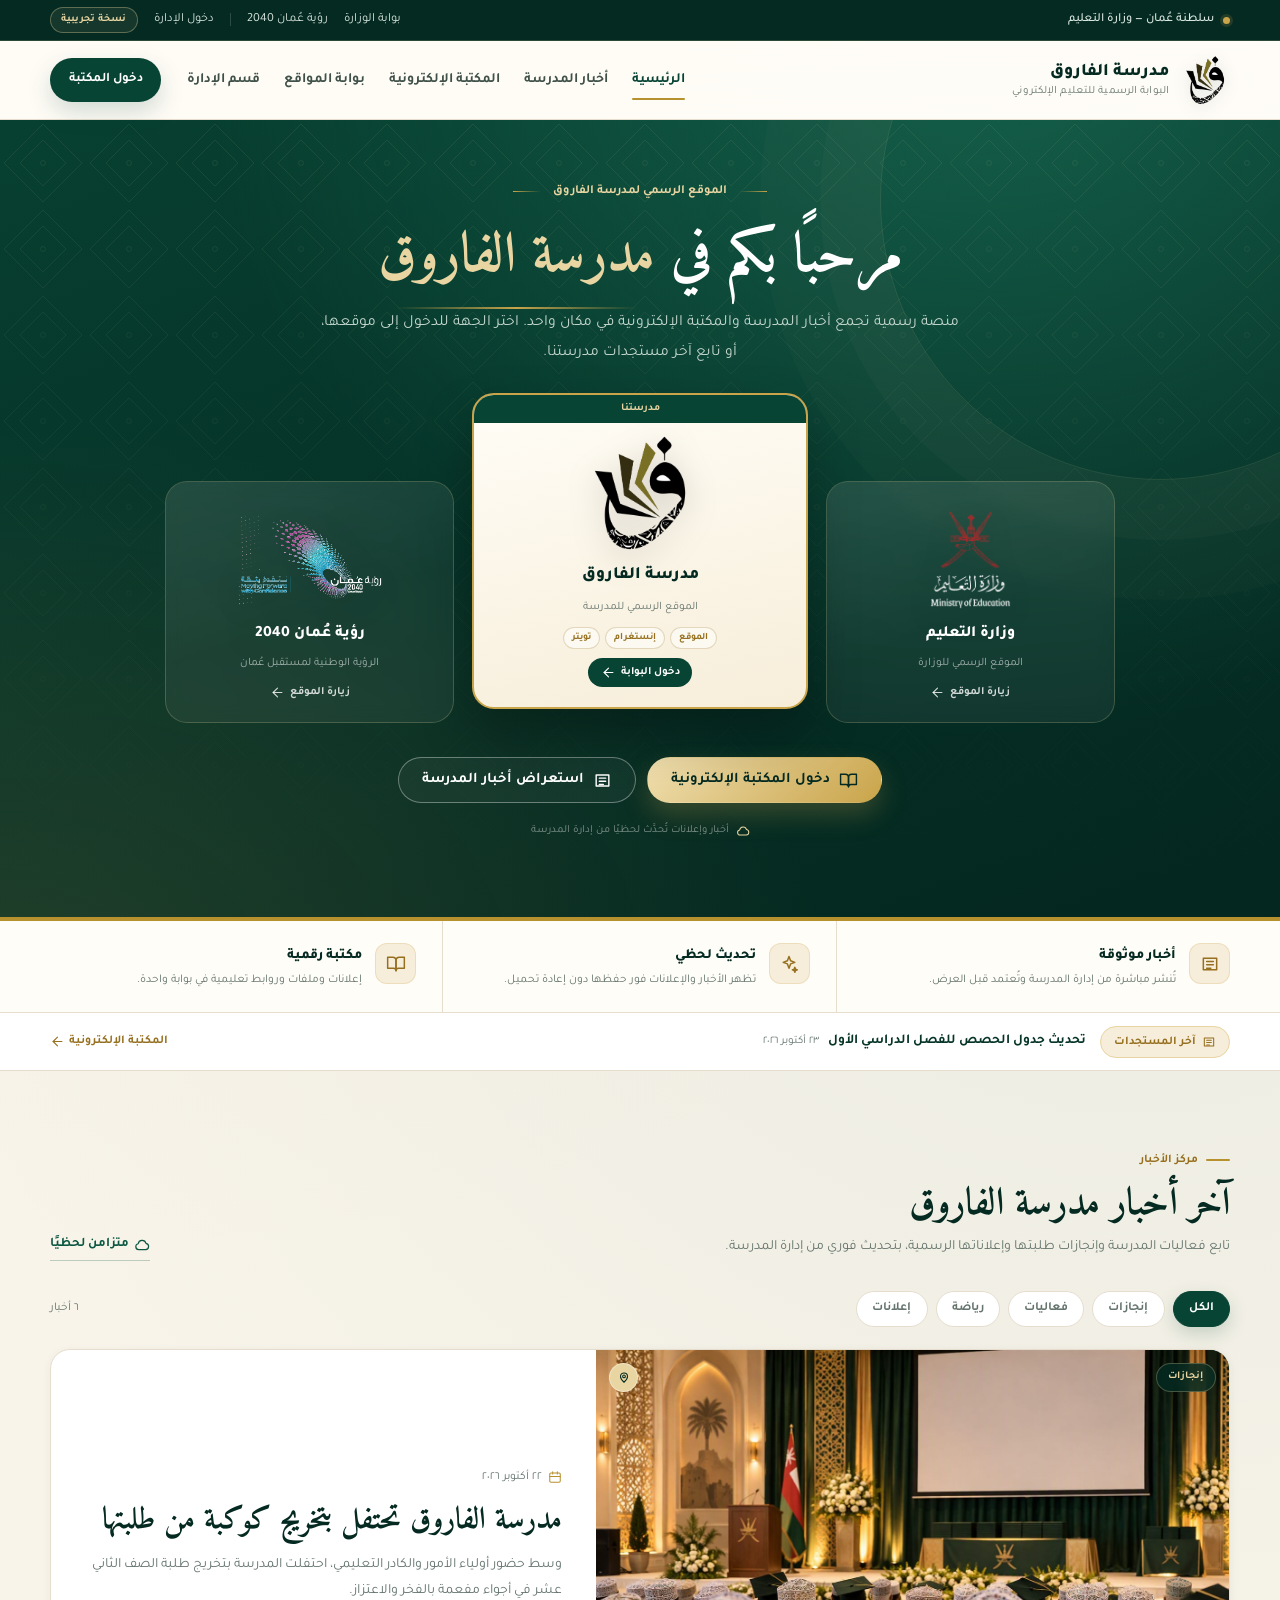
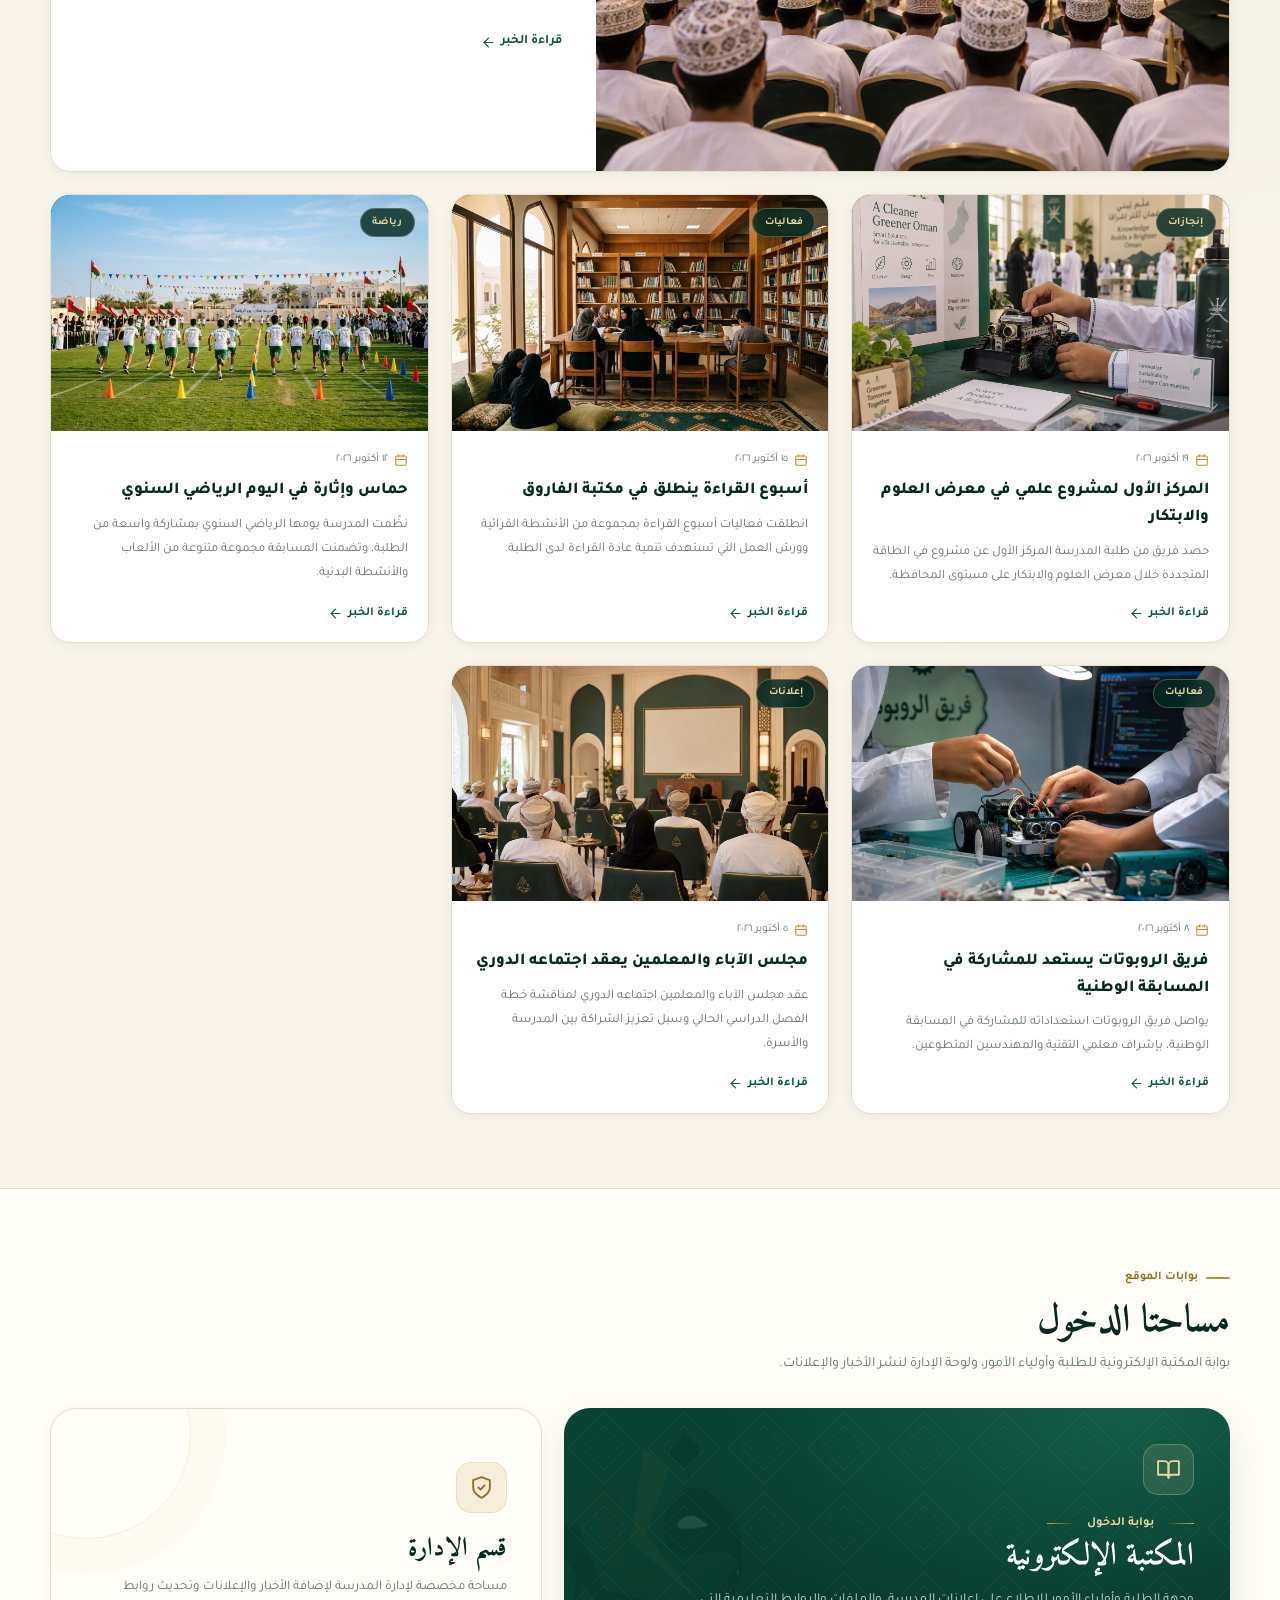
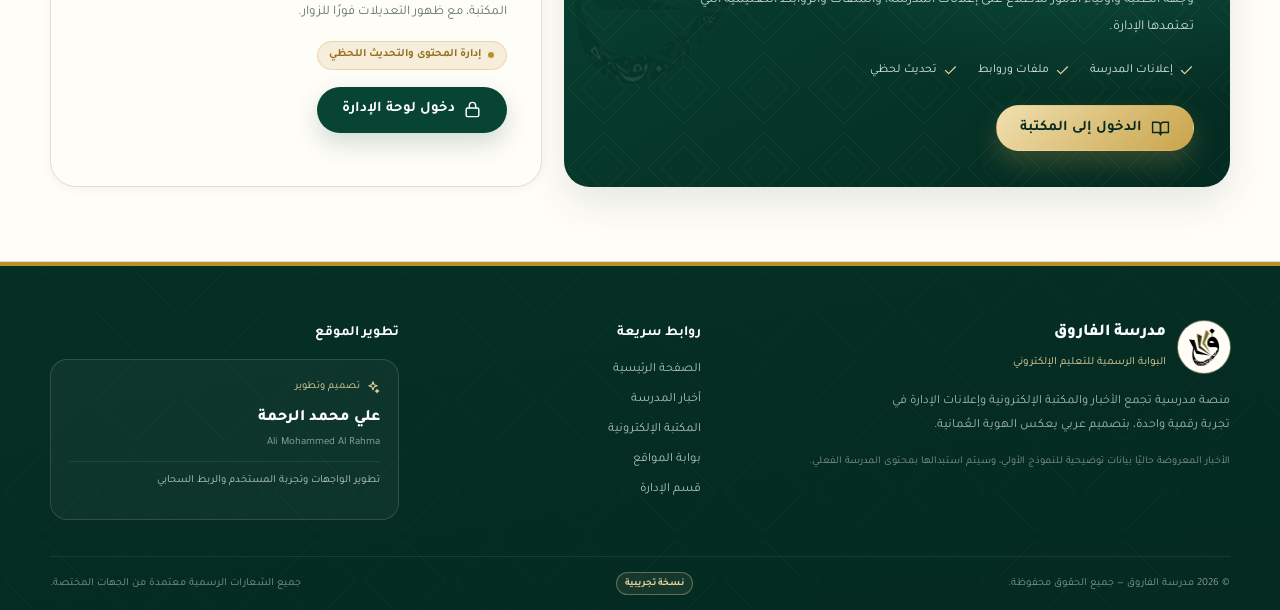
==== commit 8fbc4036: "Add files via upload" ====
--- a/index.html
+++ b/index.html
@@ -7,6 +7,11 @@
   <meta name="theme-color" content="#052f25">
   <title>مدرسة الفاروق | البوابة الرسمية</title>
   <link rel="icon" type="image/png" href="assets/logos/favicon.png">
+  <link rel="manifest" href="manifest.json">
+  <link rel="apple-touch-icon" href="assets/logos/apple-touch-icon.png">
+  <meta name="apple-mobile-web-app-capable" content="yes">
+  <meta name="apple-mobile-web-app-status-bar-style" content="black-translucent">
+  <meta name="apple-mobile-web-app-title" content="مدرسة الفاروق">
   <link rel="stylesheet" href="css/style.css">
 </head>
 <body>
@@ -15,7 +20,7 @@
   <div class="topbar">
     <div class="container topbar__inner">
       <div class="topbar__state">
-        <span>سلطنة عُمان <span aria-hidden="true">—</span> وزارة التربية والتعليم</span>
+        <span>سلطنة عُمان <span aria-hidden="true">—</span> وزارة التعليم</span>
       </div>
       <div class="topbar__links">
         <a class="topbar__optional" href="https://www.moe.gov.om/" target="_blank" rel="noopener" data-link="ministry">بوابة الوزارة</a>
@@ -66,11 +71,11 @@
         </p>
 
         <div class="emblems" aria-label="بوابة الجهات والمواقع الرسمية">
-          <button class="emblem js-open-gateway" type="button" data-entity="ministry" aria-label="الدخول إلى بوابة وزارة التربية والتعليم">
+          <button class="emblem js-open-gateway" type="button" data-entity="ministry" aria-label="الدخول إلى بوابة وزارة التعليم">
             <span class="emblem__logo">
-              <img src="assets/logos/ministry-logo.png" alt="شعار وزارة التربية والتعليم" width="84" height="104">
-            </span>
-            <span class="emblem__name">وزارة التربية والتعليم</span>
+              <img src="assets/logos/ministry-logo.png" alt="شعار وزارة التعليم" width="84" height="104">
+            </span>
+            <span class="emblem__name">وزارة التعليم</span>
             <span class="emblem__sub">الموقع الرسمي للوزارة</span>
             <span class="emblem__cta">زيارة الموقع <svg class="icon" aria-hidden="true"><use href="#i-arrow-left"></use></svg></span>
           </button>
@@ -344,9 +349,9 @@
 
           <article class="gateway-entity" data-gateway-entity="ministry">
             <div class="gateway-entity__head">
-              <img src="assets/logos/ministry-mark.png" alt="شعار وزارة التربية والتعليم">
+              <img src="assets/logos/ministry-mark.png" alt="شعار وزارة التعليم">
               <div>
-                <h3>وزارة التربية والتعليم</h3>
+                <h3>وزارة التعليم</h3>
                 <p>الموقع الرسمي للوزارة</p>
               </div>
             </div>
@@ -401,6 +406,7 @@
         <div class="article-body">
           <div class="article-meta" id="newsDialogMeta"></div>
           <div id="newsDialogContent"></div>
+          <div id="newsDialogAttachment"></div>
           <div class="article-tags" id="newsDialogTags"></div>
         </div>
       </div>
@@ -413,6 +419,7 @@
   <script src="js/icons.js" defer></script>
   <script src="js/store.js" defer></script>
   <script src="js/utils.js" defer></script>
+  <script src="js/pwa.js" defer></script>
   <script src="js/home.js" defer></script>
 </body>
 </html>
--- a/css/style.css
+++ b/css/style.css
@@ -1095,6 +1095,27 @@
   font-weight: 700;
 }
 
+.news-card__attach {
+  position: absolute;
+  z-index: 2;
+  bottom: 13px;
+  inset-inline-start: 13px;
+  display: inline-flex;
+  align-items: center;
+  gap: 6px;
+  padding: 0.27rem 0.72rem;
+  border-radius: 999px;
+  color: var(--green-950);
+  background: rgba(232, 213, 161, 0.92);
+  font-size: 0.8rem;
+  font-weight: 700;
+}
+
+.news-card__attach .icon {
+  width: 15px;
+  height: 15px;
+}
+
 .news-card__pin {
   position: absolute;
   z-index: 2;
@@ -2073,6 +2094,40 @@
 
 .article-body p:last-of-type {
   margin-bottom: 0;
+}
+
+.article-attachment {
+  display: flex;
+  flex-direction: column;
+  gap: 10px;
+  margin-top: 18px;
+  padding: 14px;
+  border: 1px solid rgba(6, 53, 40, 0.12);
+  border-radius: 14px;
+  background: #f7f4ed;
+}
+
+.article-attachment__label {
+  display: inline-flex;
+  align-items: center;
+  gap: 7px;
+  margin: 0;
+  color: var(--green-800);
+  font-weight: 700;
+  font-size: 0.92rem;
+}
+
+.article-attachment__label .icon {
+  width: 17px;
+  height: 17px;
+}
+
+.article-attachment video {
+  display: block;
+  width: 100%;
+  max-height: 420px;
+  border-radius: 10px;
+  background: #000;
 }
 
 .article-tags {
@@ -2306,6 +2361,10 @@
   min-width: 0;
 }
 
+.drive-tools--end {
+  margin-inline-start: auto;
+}
+
 .search-field--compact {
   max-width: 250px;
 }
@@ -2434,6 +2493,11 @@
   background: linear-gradient(135deg, #f1efec, #e4e0da);
 }
 
+.drive-card__cover--file {
+  color: var(--green-700);
+  background: linear-gradient(135deg, #eef6f2, #dcece4);
+}
+
 .drive-card__body {
   display: flex;
   flex-direction: column;
@@ -2602,8 +2666,12 @@
   background: var(--white);
 }
 
-#drivePreviewDialog {
+#libraryPreviewDialog {
   max-width: min(1080px, calc(100vw - 24px));
+}
+
+.drive-preview__body {
+  padding: 0;
 }
 
 .drive-preview__frame {
@@ -2617,6 +2685,57 @@
   width: 100%;
   height: 100%;
   border: 0;
+}
+
+.drive-preview__frame img {
+  display: block;
+  width: 100%;
+  height: 100%;
+  object-fit: contain;
+  background: #f4f1ea;
+}
+
+.drive-preview__frame video {
+  display: block;
+  width: 100%;
+  height: 100%;
+  object-fit: contain;
+  background: #000;
+}
+
+.drive-preview__fallback {
+  display: flex;
+  flex-direction: column;
+  align-items: center;
+  justify-content: center;
+  gap: 10px;
+  height: 100%;
+  padding: 24px;
+  color: var(--muted);
+  text-align: center;
+}
+
+.drive-preview__fallback[hidden] {
+  display: none;
+}
+
+.drive-preview__fallback .icon {
+  width: 42px;
+  height: 42px;
+  color: var(--gold-600);
+}
+
+.drive-preview__fallback p {
+  max-width: 32ch;
+  margin: 0;
+  font-size: 0.78rem;
+  line-height: 1.9;
+}
+
+.drive-preview__actions {
+  display: flex;
+  flex-wrap: wrap;
+  gap: 8px;
 }
 
 .drive-preview__loading {
@@ -3677,6 +3796,17 @@
 .admin-row__meta .icon {
   width: 12px;
   height: 12px;
+}
+
+.admin-row__desc {
+  overflow: hidden;
+  margin: 3px 0 0;
+  color: var(--muted);
+  font-size: 0.68rem;
+  line-height: 1.7;
+  display: -webkit-box;
+  -webkit-line-clamp: 1;
+  -webkit-box-orient: vertical;
 }
 
 .admin-row__actions {
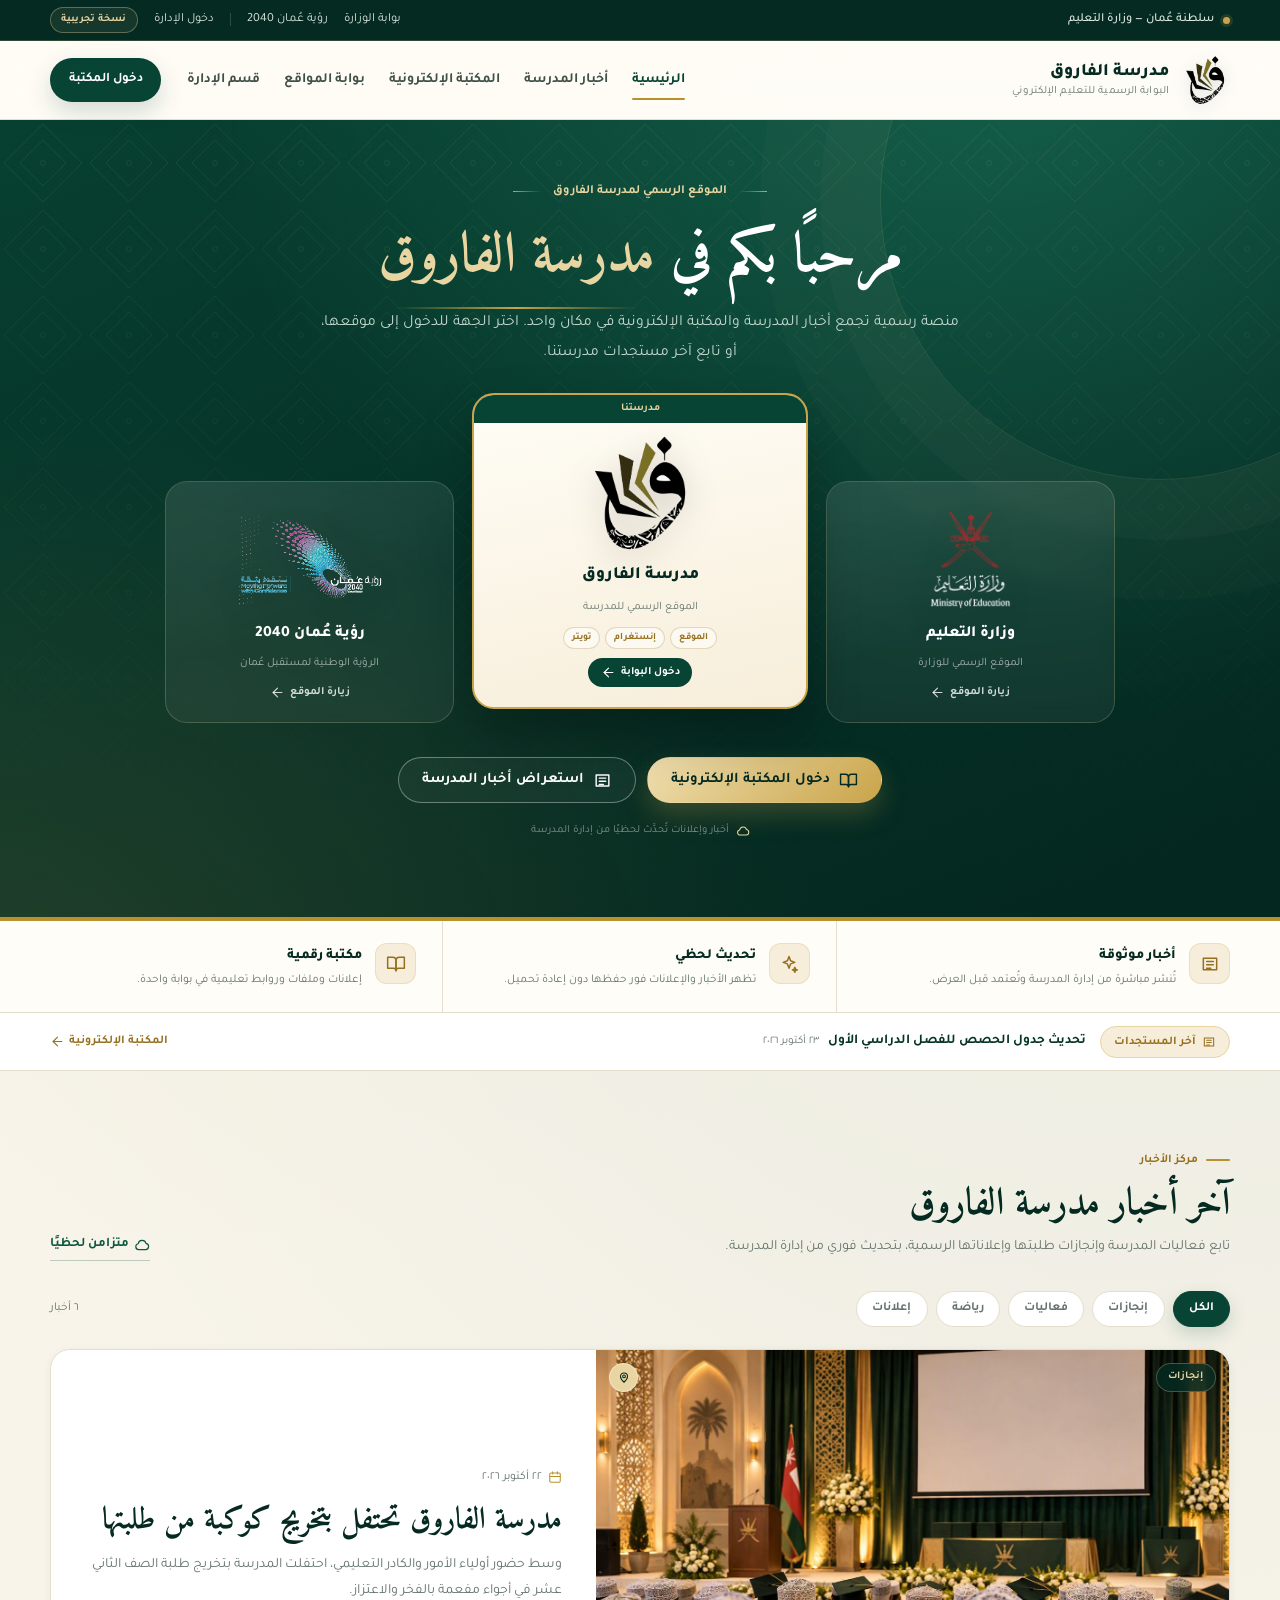
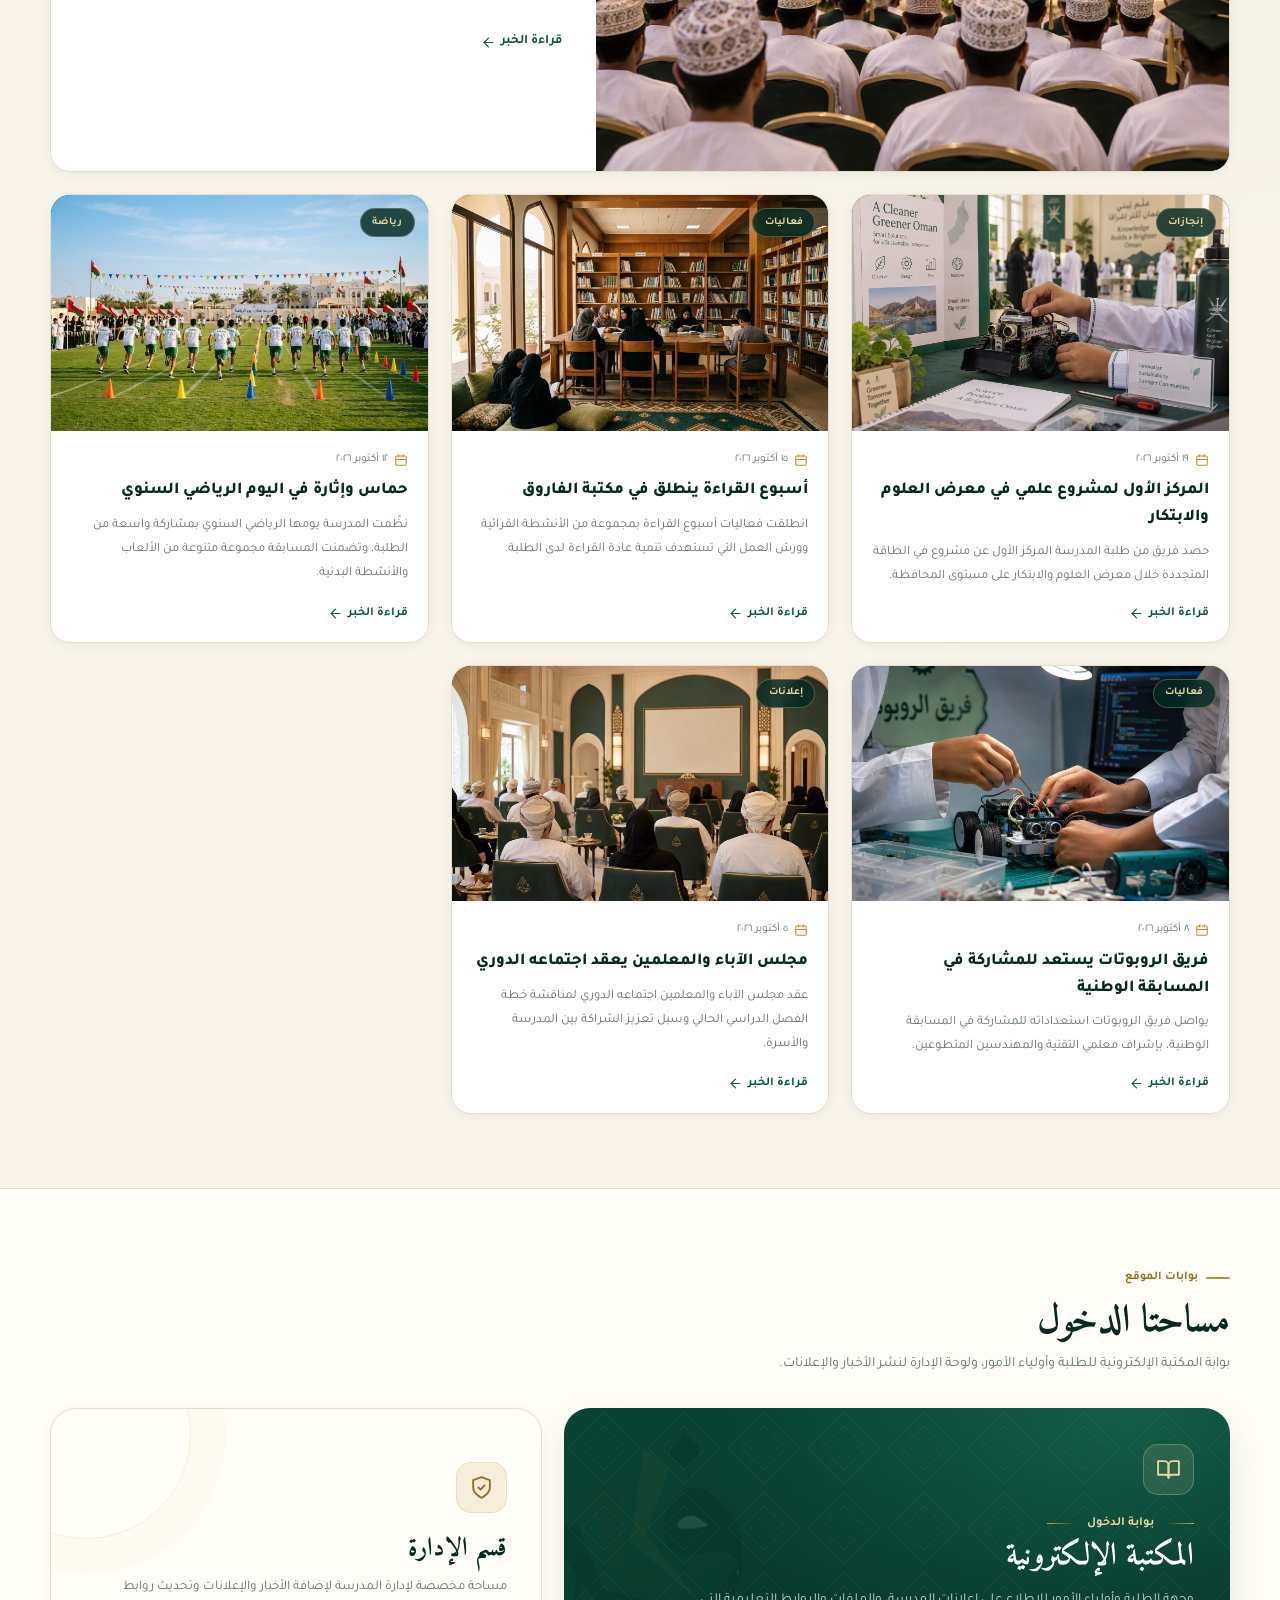
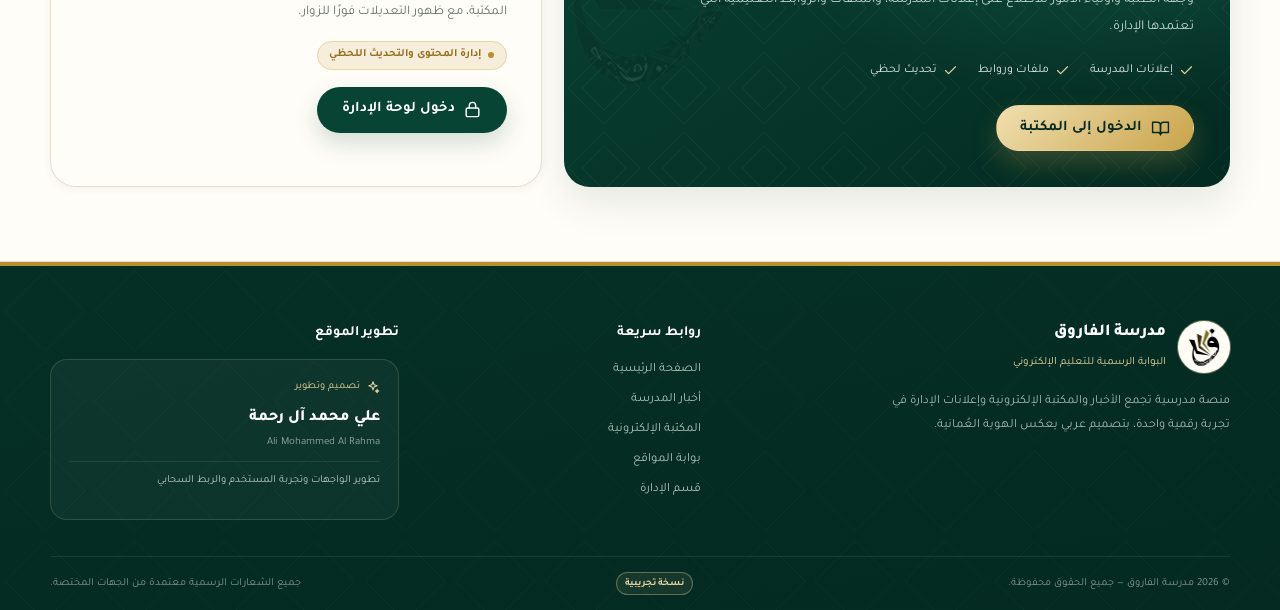
==== commit 22cc9c04: "Add files via upload" ====
--- a/index.html
+++ b/index.html
@@ -261,7 +261,7 @@
             منصة مدرسية تجمع الأخبار والمكتبة الإلكترونية وإعلانات الإدارة في تجربة رقمية واحدة،
             بتصميم عربي يعكس الهوية العُمانية.
           </p>
-          <p class="footer__note">الأخبار المعروضة حاليًا بيانات توضيحية للنموذج الأولي، وسيتم استبدالها بمحتوى المدرسة الفعلي.</p>
+
         </div>
 
         <div class="footer__col">
@@ -282,7 +282,7 @@
               <svg class="icon" aria-hidden="true"><use href="#i-sparkle"></use></svg>
               تصميم وتطوير
             </span>
-            <p class="developer-card__name">علي محمد الرحمة</p>
+            <p class="developer-card__name">علي محمد آل رحمة</p>
             <p class="developer-card__en">Ali Mohammed Al Rahma</p>
             <p class="developer-card__role">تطوير الواجهات وتجربة المستخدم والربط السحابي</p>
           </div>
